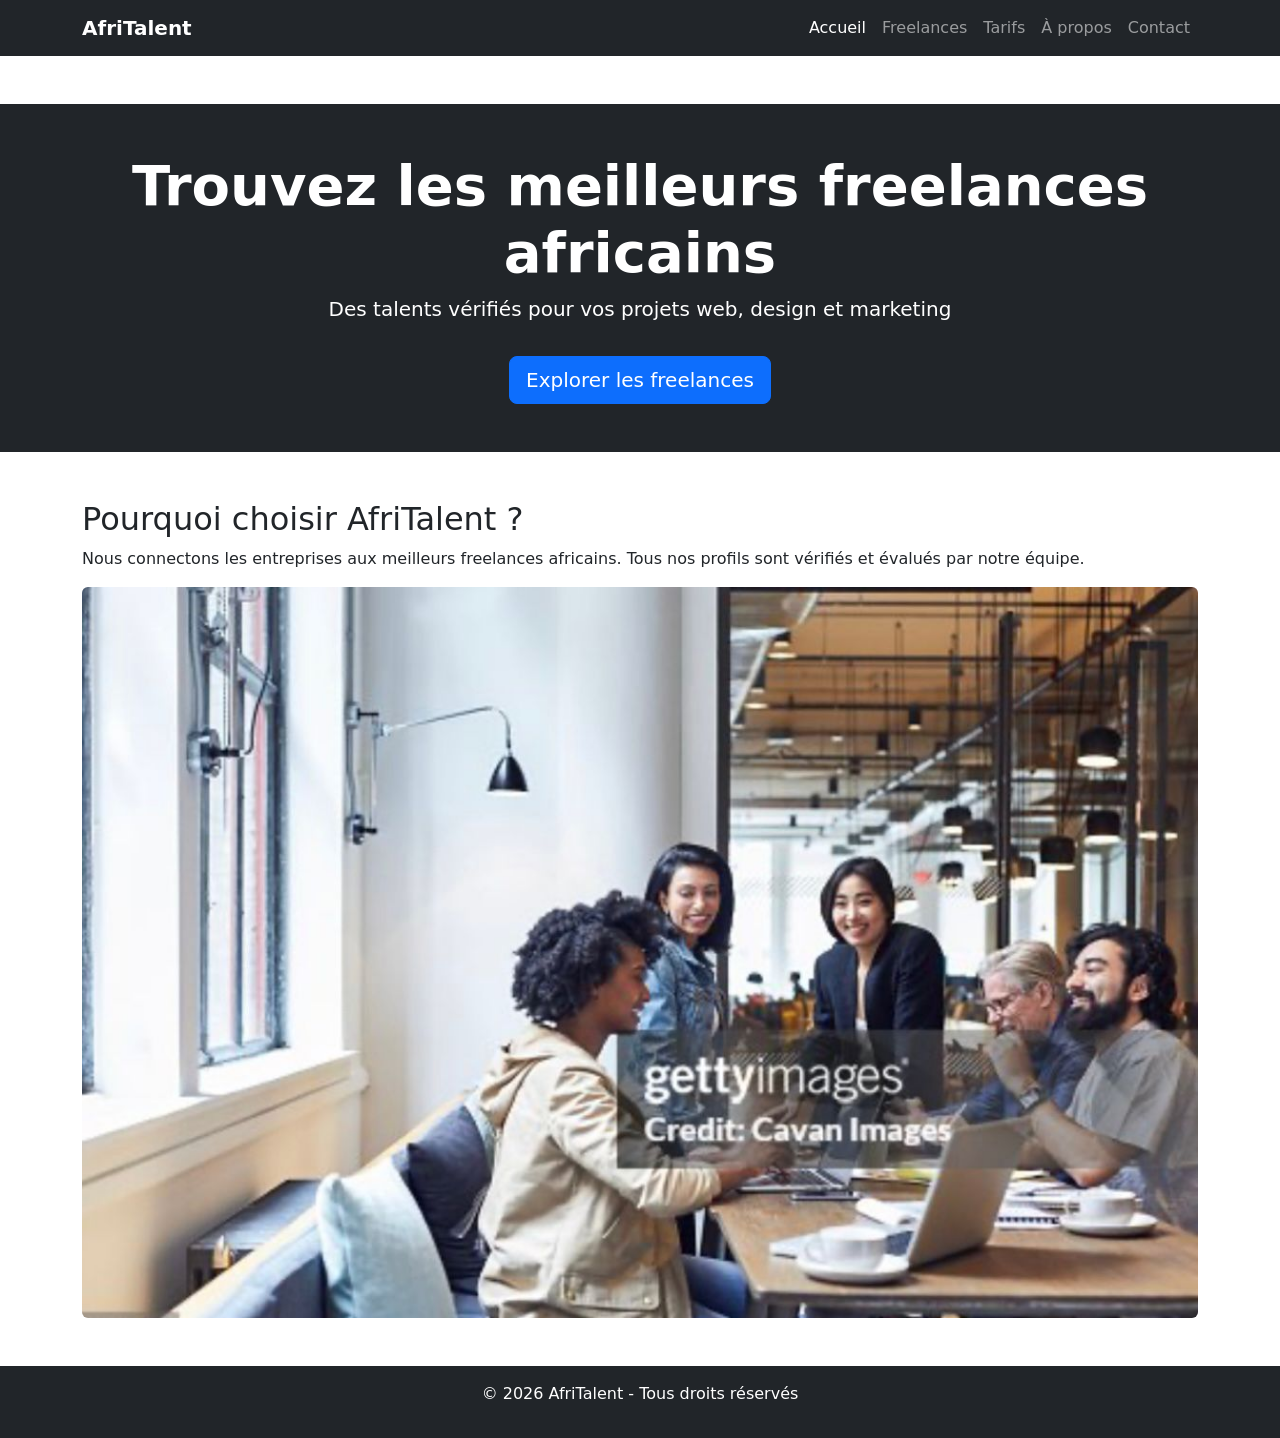
==== index.html @ edd1f279 "COMMIT 2 : HTML 1 structure complète des 5 pages avec sections et contenu texte" ====
<!DOCTYPE html>
<html lang="fr">
<head>
  <meta charset="UTF-8">
  <meta name="viewport" content="width=device-width, initial-scale=1.0">
  <title>AfriTalent - Accueil</title>
  <link href="https://cdn.jsdelivr.net/npm/bootstrap@5.3.3/dist/css/bootstrap.min.css" rel="stylesheet">
  <link rel="stylesheet" href="css/style.css">
</head>
<body>
  <!-- Navbar -->
  <nav class="navbar navbar-expand-lg navbar-dark bg-dark">
    <div class="container">
      <a class="navbar-brand fw-bold" href="index.html">AfriTalent</a>
      <button class="navbar-toggler" type="button" data-bs-toggle="collapse" data-bs-target="#navbarNav">
        <span class="navbar-toggler-icon"></span>
      </button>
      <div class="collapse navbar-collapse" id="navbarNav">
        <ul class="navbar-nav ms-auto">
          <li class="nav-item"><a class="nav-link active" href="index.html">Accueil</a></li>
          <li class="nav-item"><a class="nav-link" href="freelances.html">Freelances</a></li>
          <li class="nav-item"><a class="nav-link" href="tarifs.html">Tarifs</a></li>
          <li class="nav-item"><a class="nav-link" href="about.html">À propos</a></li>
          <li class="nav-item"><a class="nav-link" href="contact.html">Contact</a></li>
        </ul>
      </div>
    </div>
  </nav>

  <!-- Section hero-->
  <header class="bg-dark text-white text-center py-5 mt-5">
    <div class="container">
      <h1 class="display-4 fw-bold">Trouvez les meilleurs freelances africains</h1>
      <p class="lead">Des talents vérifiés pour vos projets web, design et marketing</p>
      <a href="freelances.html" class="btn btn-primary btn-lg mt-3">Explorer les freelances</a>
    </div>
  </header>
<main class="container my-5">
    <section>
      <h2>Pourquoi choisir AfriTalent ?</h2>
      <p>Nous connectons les entreprises aux meilleurs freelances africains. Tous nos profils sont vérifiés et évalués par notre équipe.</p>
      <img src="Images/hero.jpeg" alt="Freelances africains" class="img-fluid rounded">
    </section>
  </main>
<footer class="bg-dark text-white text-center py-3">
    <p>© 2026 AfriTalent - Tous droits réservés</p>
  </footer>
  <script src="https://cdn.jsdelivr.net/npm/bootstrap@5.3.3/dist/js/bootstrap.bundle.min.js"></script>
  <script src="js/script.js"></script>
</body>
</html>
---- css/style.css ----
/* Reset de base pour le commit 1 */
body {
  margin: 0;
  padding: 0;
  font-family: system-ui, -apple-system, sans-serif;
}
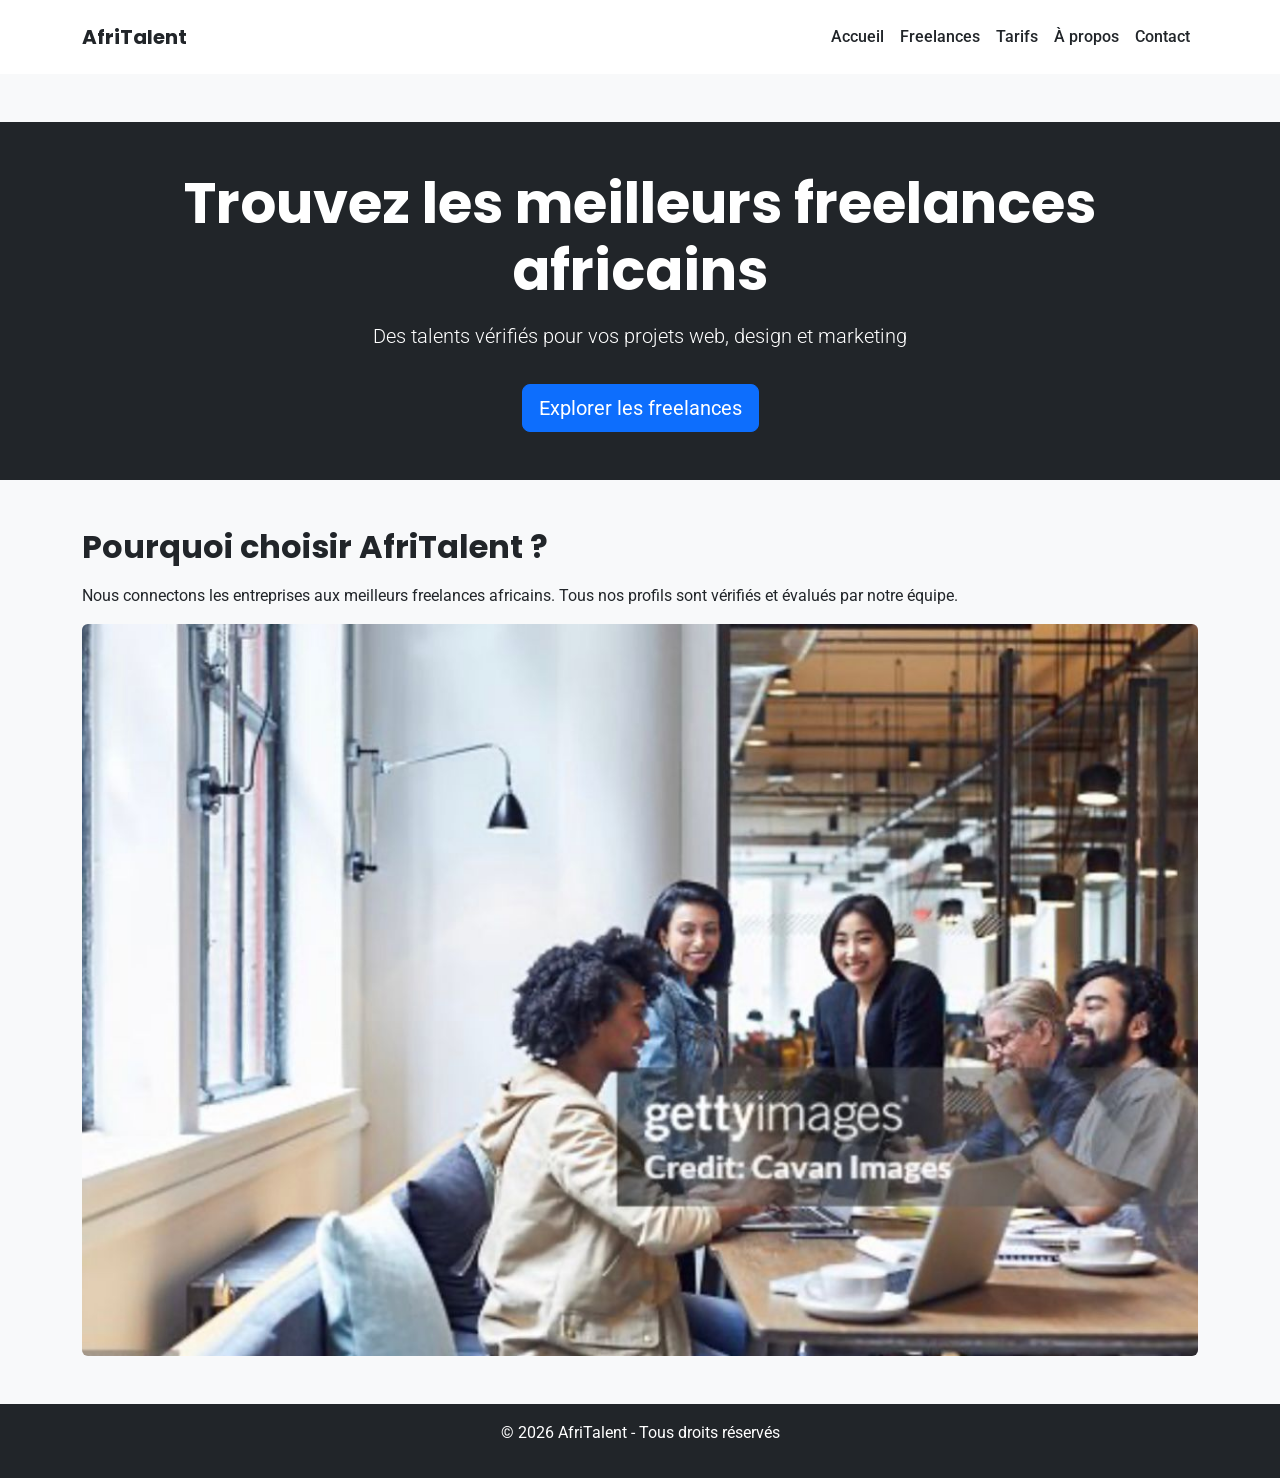
==== commit e9852bc9: "CSS : variables, typographie, layout général et styles de base" ====
--- a/index.html
+++ b/index.html
@@ -4,6 +4,10 @@
   <meta charset="UTF-8">
   <meta name="viewport" content="width=device-width, initial-scale=1.0">
   <title>AfriTalent - Accueil</title>
+    <!-- Google Fonts Poppins + Roboto -->
+<link rel="preconnect" href="https://fonts.googleapis.com">
+<link rel="preconnect" href="https://fonts.gstatic.com" crossorigin>
+<link href="https://fonts.googleapis.com/css2?family=Poppins:wght@600;700&family=Roboto:wght@400;500&display=swap" rel="stylesheet">
   <link href="https://cdn.jsdelivr.net/npm/bootstrap@5.3.3/dist/css/bootstrap.min.css" rel="stylesheet">
   <link rel="stylesheet" href="css/style.css">
 </head>
--- a/css/style.css
+++ b/css/style.css
@@ -1,6 +1,63 @@
-/* Reset de base pour le commit 1 */
-body {
+/*Variables CSS */
+:root {
+  --couleur-primaire: #2A9D8F;
+  --couleur-secondaire: #E76F51;
+  --couleur-fond: #F8F9FA;
+  --couleur-texte: #212529;
+  --couleur-blanc: #FFFFFF;
+  
+  --police-titre: 'Poppins', sans-serif;
+  --police-texte: 'Roboto', sans-serif;
+  
+  --espacement-sm: 0.5rem;
+  --espacement-md: 1rem;
+  --espacement-lg: 2rem;
+}
+
+/*Reset CSS */
+* {
   margin: 0;
   padding: 0;
-  font-family: system-ui, -apple-system, sans-serif;
+  box-sizing: border-box;
+}
+
+/* Styles de base */
+body {
+  font-family: var(--police-texte);
+  font-size: 16px;
+  color: var(--couleur-texte);
+  background-color: var(--couleur-fond);
+  line-height: 1.6;
+}
+
+h1, h2, h3, h4, h5, h6 {
+  font-family: var(--police-titre);
+  font-weight: 700;
+  margin-bottom: var(--espacement-md);
+}
+
+a {
+  text-decoration: none;
+  color: var(--couleur-primaire);
+}
+
+/*Navbar */
+.navbar {
+  background-color: var(--couleur-blanc) !important;
+  padding: var(--espacement-md) var(--espacement-lg);
+}
+/* Liens de la navbar */
+.navbar .nav-link {
+  color: var(--couleur-texte) !important;
+  font-weight: 500;
+}
+
+.navbar .nav-link:hover {
+  color: var(--couleur-primaire) !important;
+}
+
+.navbar-brand {
+  color: var(--couleur-texte) !important;
+  font-family: var(--police-titre);
+  font-weight: 700;
 }
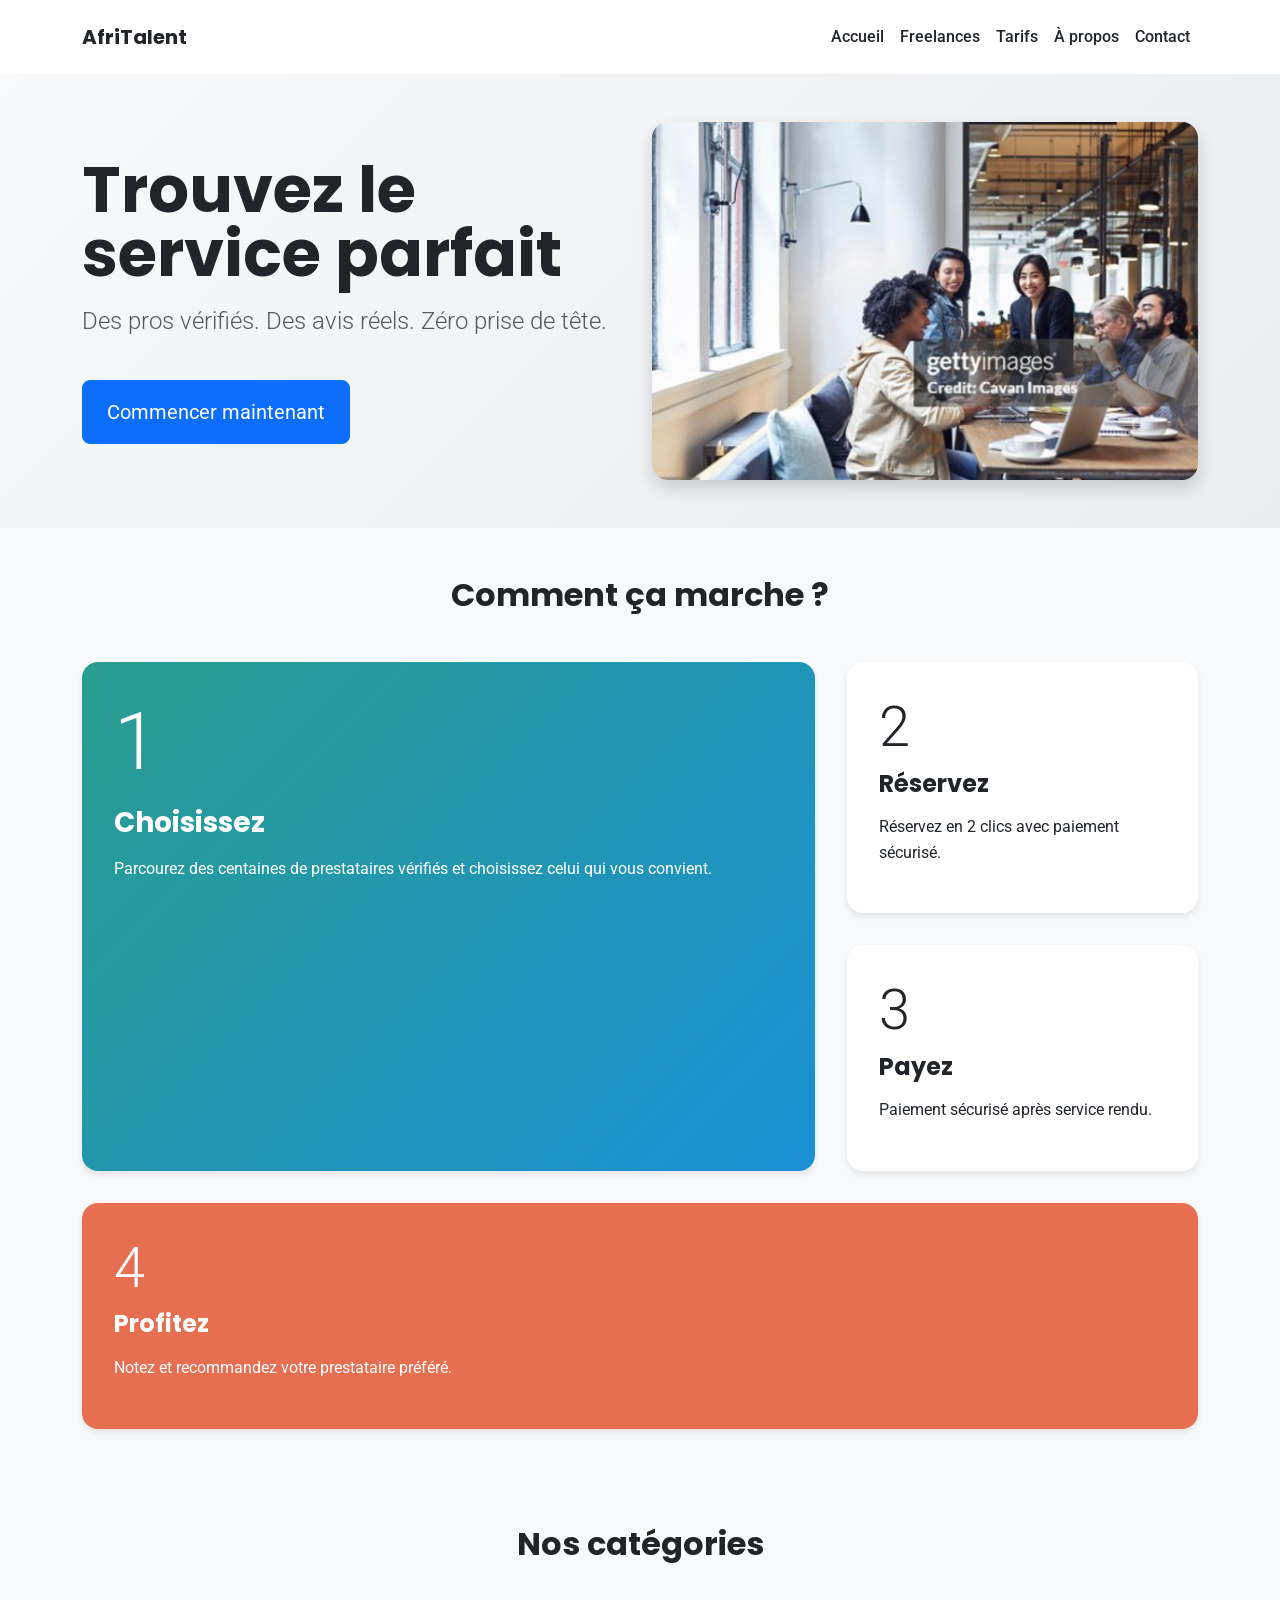
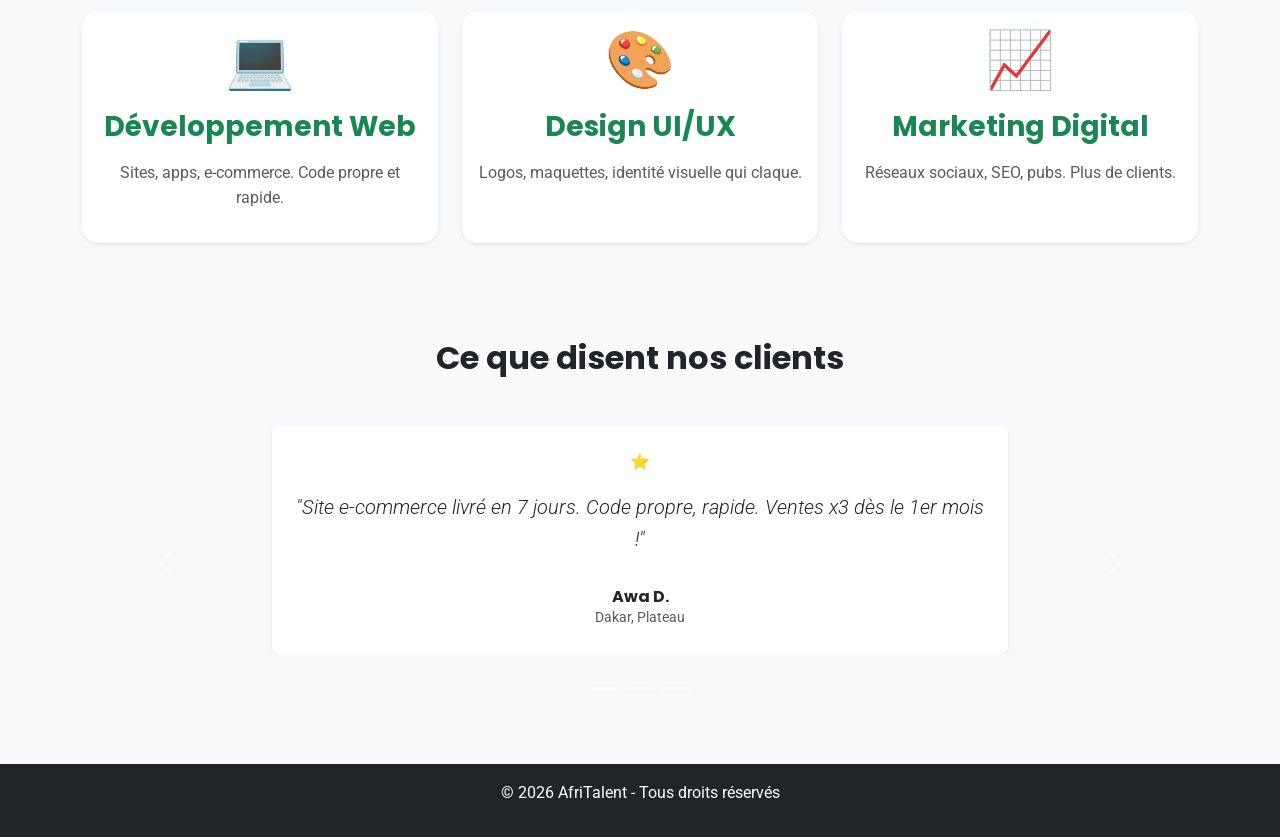
==== commit 26b385e9: "COMMIT 4 CSS : Bento Grid, sections hero et catégories, effets hover" ====
--- a/index.html
+++ b/index.html
@@ -32,6 +32,7 @@
   </nav>
 
   <!-- Section hero-->
+   <!--
   <header class="bg-dark text-white text-center py-5 mt-5">
     <div class="container">
       <h1 class="display-4 fw-bold">Trouvez les meilleurs freelances africains</h1>
@@ -46,6 +47,170 @@
       <img src="Images/hero.jpeg" alt="Freelances africains" class="img-fluid rounded">
     </section>
   </main>
+  -->
+  <!-- HERO ASYMETRIQUE -->
+<section class="hero-asym py-5">
+  <div class="container">
+    <div class="row align-items-center">
+      <div class="col-lg-6">
+        <h1 class="display-3 fw-bold lh-1">Trouvez le service parfait</h1>
+        <p class="lead fs-4 text-muted mt-3">Des pros vérifiés. Des avis réels. Zéro prise de tête.</p>
+        <a href="#services" class="btn btn-primary btn-lg mt-4 px-4 py-3">Commencer maintenant</a>
+      </div>
+      <div class="col-lg-6 mt-4 mt-lg-0">
+        <img src="Images/hero.jpeg" class="img-fluid rounded-4 shadow" alt="Service pro">
+      </div>
+    </div>
+  </div>
+</section>
+
+<!-- BENTO GRID -->
+<section class="how-it-works py-5">
+ <div class="container">
+  <h2 class="text-center mb-5" style="font-family: var(--police-titre);">Comment ça marche ?</h2>
+  <div class="bento-grid">
+    
+    <div class="bento-item bento-large">
+      <div class="display-1 mb-3">1</div>
+      <h3>Choisissez</h3>
+      <p>Parcourez des centaines de prestataires vérifiés et choisissez celui qui vous convient.</p>
+    </div>
+
+    <div class="bento-item">
+      <div class="display-4 mb-2">2</div>
+      <h4>Réservez</h4>
+      <p>Réservez en 2 clics avec paiement sécurisé.</p>
+    </div>
+
+    <div class="bento-item">
+      <div class="display-4 mb-2">3</div>
+      <h4>Payez</h4>
+      <p>Paiement sécurisé après service rendu.</p>
+    </div>
+
+    <div class="bento-item bento-wide">
+      <div class="display-4 mb-2">4</div>
+      <h4>Profitez</h4>
+      <p>Notez et recommandez votre prestataire préféré.</p>
+    </div>
+
+  </div>
+</div>
+</section>
+
+<!-- CATEGORIES -->
+<section id="services" class="categories py-5 bg-light">
+ <div class="container">
+  <h2 class="text-center mb-5" style="font-family: var(--police-titre);">Nos catégories</h2>
+  <div class="row g-4">
+    
+    <div class="col-md-4">
+  <div class="card border-0 shadow-sm h-100 category-card text-center">
+    <div class="card-body">
+      <div class="display-4 mb-3">💻</div>
+      <h3 class="text-success">Développement Web</h3>
+      <p class="text-muted">Sites, apps, e-commerce. Code propre et rapide.</p>
+    </div>
+  </div>
+</div>
+
+    <div class="col-md-4">
+  <div class="card border-0 shadow-sm h-100 category-card text-center">
+    <div class="card-body">
+      <div class="display-4 mb-3">🎨</div>
+      <h3 class="text-success">Design UI/UX</h3>
+      <p class="text-muted">Logos, maquettes, identité visuelle qui claque.</p>
+    </div>
+  </div>
+</div>
+
+  <div class="col-md-4">
+  <div class="card border-0 shadow-sm h-100 category-card text-center">
+      <div class="card-body">
+      <div class="display-4 mb-3">📈</div>
+      <h3 class="text-success">Marketing Digital</h3>
+      <p class="text-muted">Réseaux sociaux, SEO, pubs. Plus de clients.</p>
+    </div>
+  </div>
+</div>
+
+  </div>
+</div>
+</section>
+
+<!-- TEMOIGNAGES -->
+<section class="testimonials py-5">
+ <div class="container">
+  <h2 class="text-center mb-5" style="font-family: var(--police-titre);">Ce que disent nos clients</h2>
+  
+  <div id="carouselTemoignages" class="carousel slide" data-bs-ride="carousel">
+    
+    <div class="carousel-inner">
+      
+      <!-- Témoignage 1 -->
+      <div class="carousel-item active">
+        <div class="row justify-content-center">
+          <div class="col-md-8 text-center">
+            <div class="card border-0 shadow-sm p-4">
+              <div class="mb-3">⭐</div>
+              <p class="lead fst-italic">"Site e-commerce livré en 7 jours. Code propre, rapide. Ventes x3 dès le 1er mois !"</p>
+              <h6 class="mt-3 mb-0">Awa D.</h6>
+              <small class="text-muted">Dakar, Plateau</small>
+            </div>
+          </div>
+        </div>
+      </div>
+
+      <!-- Témoignage 2 -->
+      <div class="carousel-item">
+        <div class="row justify-content-center">
+          <div class="col-md-8 text-center">
+            <div class="card border-0 shadow-sm p-4">
+              <div class="mb-3">⭐</div>
+              <p class="lead fst-italic">"Logo + maquettes pro. Mon identité visuelle claque maintenant. Clients conquis !"</p>
+              <h6 class="mt-3 mb-0">Moussa K.</h6>
+              <small class="text-muted">Thiès, Startup Tech</small>
+            </div>
+          </div>
+        </div>
+      </div>
+
+      <!-- Témoignage 3 -->
+      <div class="carousel-item">
+        <div class="row justify-content-center">
+          <div class="col-md-8 text-center">
+            <div class="card border-0 shadow-sm p-4">
+              <div class="mb-3">⭐</div>
+              <p class="lead fst-italic">"Campagne Facebook qui a cartonné. 200 leads en 2 semaines. ROI direct."</p>
+              <h6 class="mt-3 mb-0">Fatou S.</h6>
+              <small class="text-muted">Saly</small>
+            </div>
+          </div>
+        </div>
+      </div>
+
+    </div>
+
+    <!-- Boutons précédent/suivant -->
+    <button class="carousel-control-prev" type="button" data-bs-target="#carouselTemoignages" data-bs-slide="prev">
+      <span class="carousel-control-prev-icon" aria-hidden="true"></span>
+      <span class="visually-hidden">Précédent</span>
+    </button>
+    <button class="carousel-control-next" type="button" data-bs-target="#carouselTemoignages" data-bs-slide="next">
+      <span class="carousel-control-next-icon" aria-hidden="true"></span>
+      <span class="visually-hidden">Suivant</span>
+    </button>
+
+    <!-- Petits points en bas -->
+    <div class="carousel-indicators mt-4 position-relative">
+      <button type="button" data-bs-target="#carouselTemoignages" data-bs-slide-to="0" class="active" aria-current="true"></button>
+      <button type="button" data-bs-target="#carouselTemoignages" data-bs-slide-to="1"></button>
+      <button type="button" data-bs-target="#carouselTemoignages" data-bs-slide-to="2"></button>
+    </div>
+
+  </div>
+</div>
+</section>
 <footer class="bg-dark text-white text-center py-3">
     <p>© 2026 AfriTalent - Tous droits réservés</p>
   </footer>
--- a/css/style.css
+++ b/css/style.css
@@ -60,4 +60,79 @@
   color: var(--couleur-texte) !important;
   font-family: var(--police-titre);
   font-weight: 700;
+}
+
+/* Hero asymétrique */
+.hero-asym {
+  background: linear-gradient(135deg, var(--couleur-fond) 0%, #e9ecef 100%);
+  padding-top: 5rem;
+  padding-bottom: 5rem;
+}
+
+/* Bento Grid */
+.bento-grid {
+  display: grid;
+  grid-template-columns: repeat(3, 1fr);
+  gap: var(--espacement-lg);
+}
+
+.bento-item {
+  background: var(--couleur-blanc);
+  padding: 2rem;
+  border-radius: 1rem;
+  box-shadow: 0 4px 6px rgba(0,0,0,0.08);
+  transition: transform 0.3s ease, box-shadow 0.3s ease;
+  font-family: var(--police-texte);
+}
+
+.bento-item:hover {
+  transform: translateY(-8px);
+  box-shadow: 0 12px 24px rgba(0,0,0,0.12);
+}
+
+.bento-large {
+  grid-column: span 2;
+  grid-row: span 2;
+  background: linear-gradient(135deg, var(--couleur-primaire) 0%, #1a8fd4 100%);
+  color: var(--couleur-blanc);
+}
+
+.bento-large h3, .bento-large p {
+  color: var(--couleur-blanc);
+}
+
+.bento-wide {
+  grid-column: span 3;
+  background: var(--couleur-secondaire);
+  color: var(--couleur-blanc);
+}
+
+/* Mobile : 1 seule colonne */
+@media (max-width: 768px) {
+  .bento-grid {
+    grid-template-columns: 1fr;
+  }
+  .bento-large, .bento-wide {
+    grid-column: span 1;
+    grid-row: span 1;
+  }
+}
+
+/* Cartes catégories hover */
+.categories .card {
+  border: none;
+  border-radius: 1rem;
+  transition: transform 0.3s ease, box-shadow 0.3s ease;
+  cursor: pointer;
+  background: var(--couleur-blanc);
+}
+
+.categories .card:hover {
+  transform: translateY(-10px);
+  box-shadow: 0 15px 30px rgba(0,0,0,0.15);
+}
+
+.categories .card-title {
+  color: var(--couleur-primaire);
+  font-family: var(--police-titre);
 }
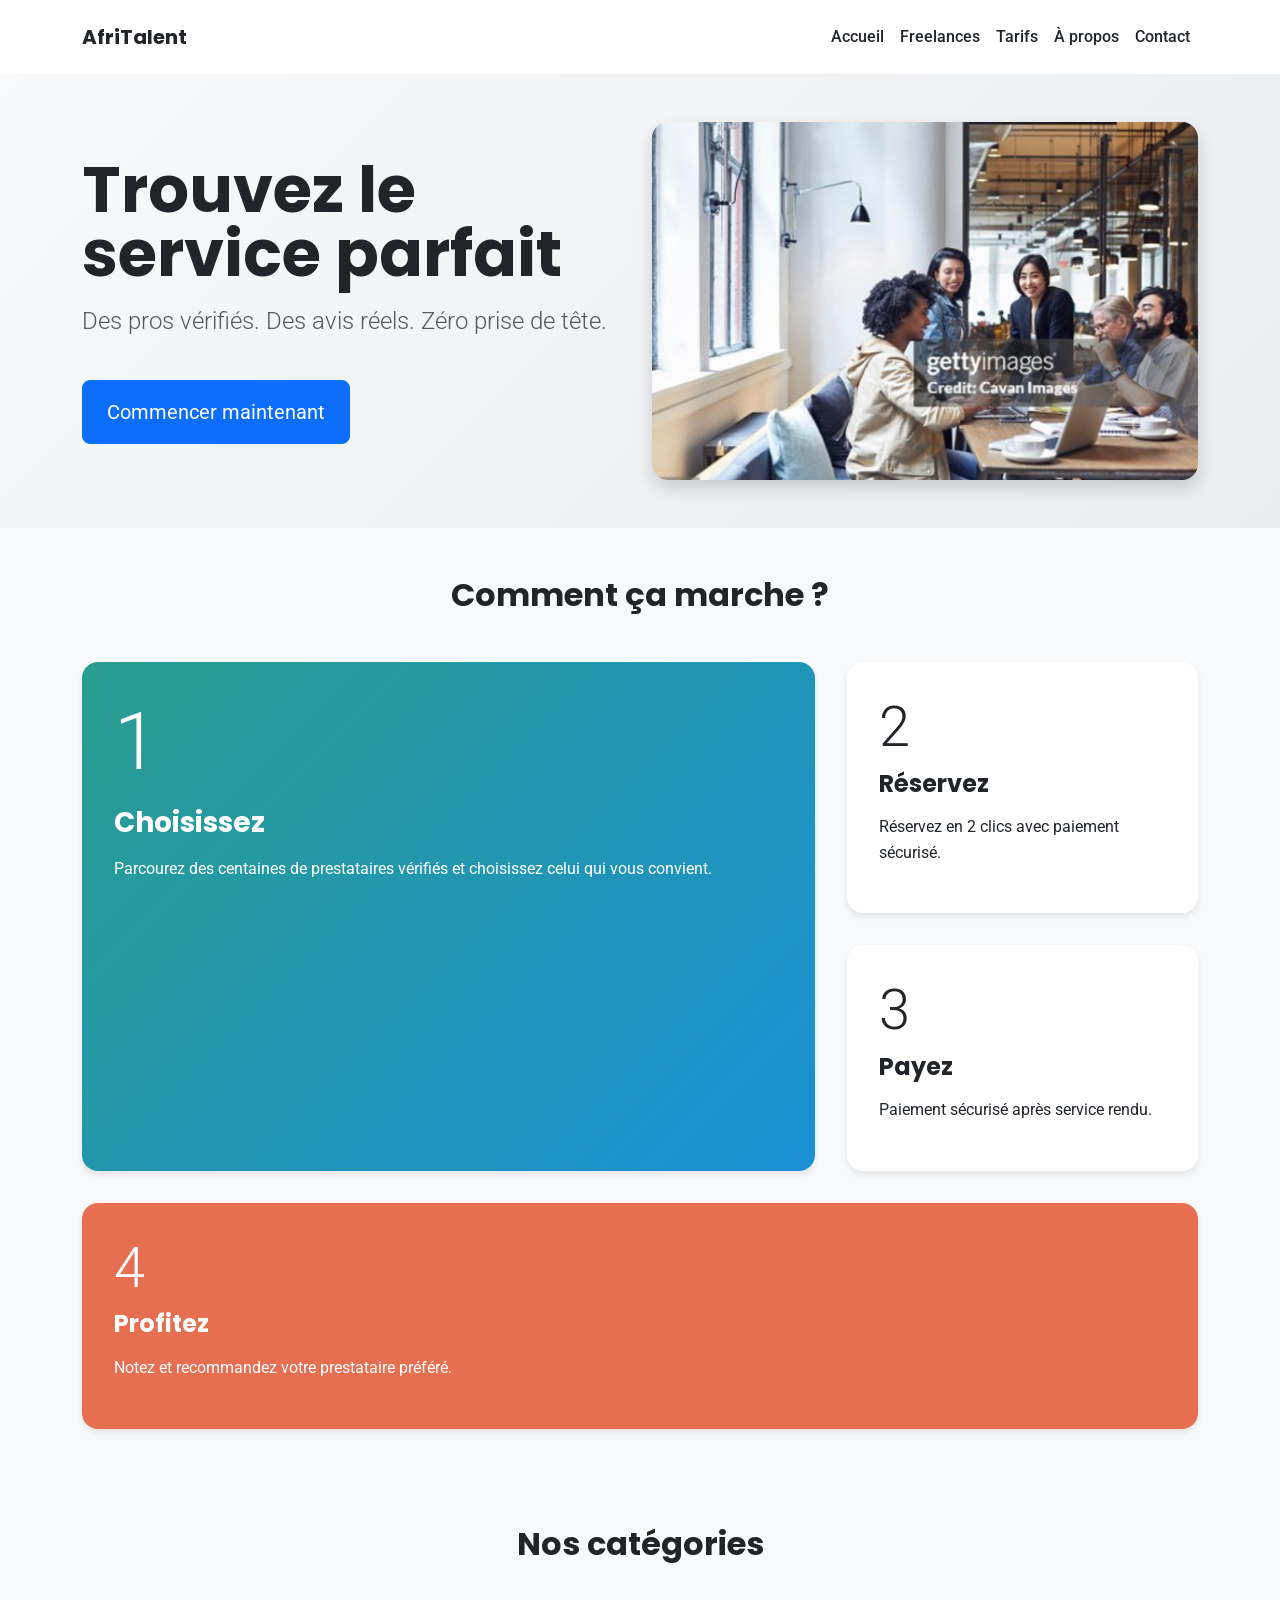
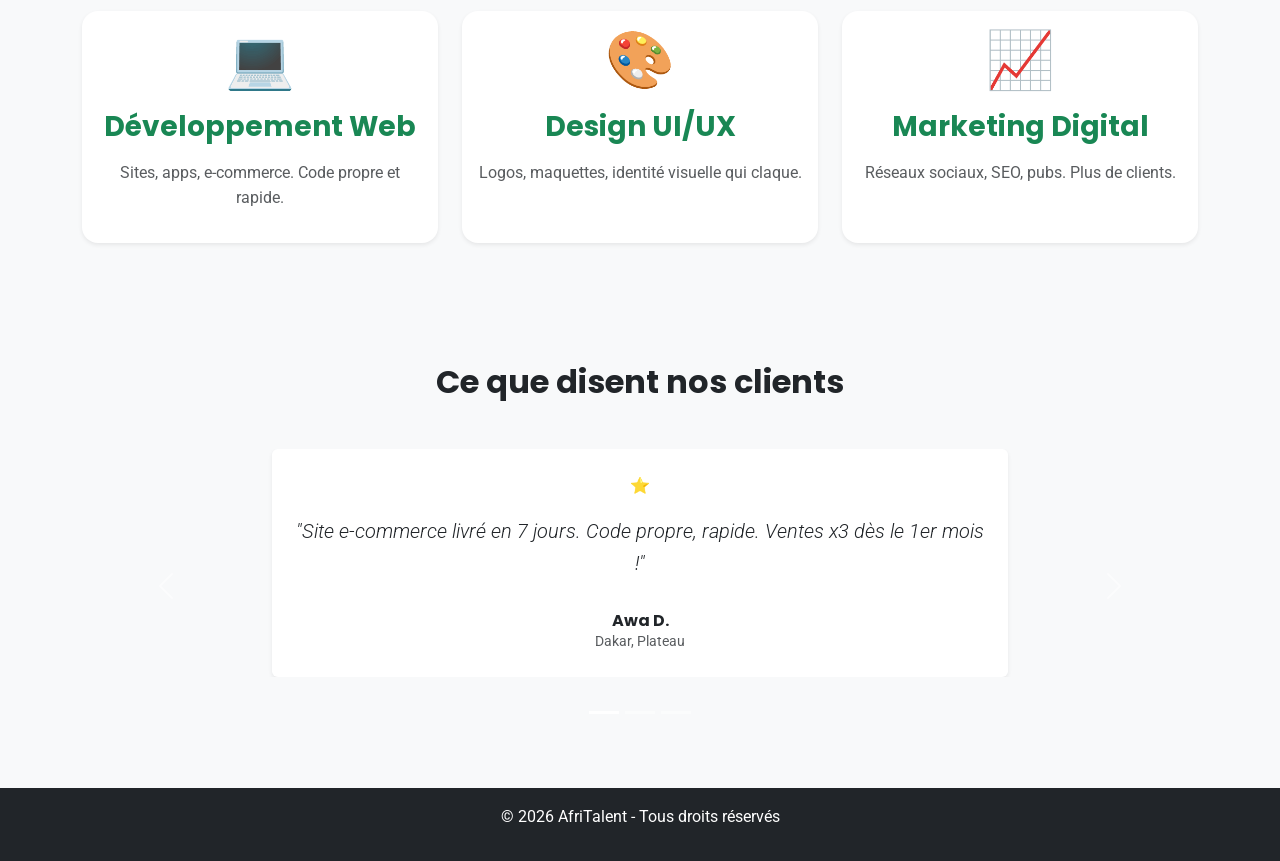
==== commit e098ed4e: "CSS : responsive design mobile et tablette, media queries" ====
--- a/index.html
+++ b/index.html
@@ -13,7 +13,7 @@
 </head>
 <body>
   <!-- Navbar -->
-  <nav class="navbar navbar-expand-lg navbar-dark bg-dark">
+  <nav class="navbar navbar-expand-lg navbar-light bg-light">
     <div class="container">
       <a class="navbar-brand fw-bold" href="index.html">AfriTalent</a>
       <button class="navbar-toggler" type="button" data-bs-toggle="collapse" data-bs-target="#navbarNav">
@@ -104,7 +104,7 @@
   <h2 class="text-center mb-5" style="font-family: var(--police-titre);">Nos catégories</h2>
   <div class="row g-4">
     
-    <div class="col-md-4">
+  <div class="col-12 col-md-6 col-lg-4 mb-4">
   <div class="card border-0 shadow-sm h-100 category-card text-center">
     <div class="card-body">
       <div class="display-4 mb-3">💻</div>
@@ -114,7 +114,7 @@
   </div>
 </div>
 
-    <div class="col-md-4">
+  <div class="col-12 col-md-6 col-lg-4 mb-4">
   <div class="card border-0 shadow-sm h-100 category-card text-center">
     <div class="card-body">
       <div class="display-4 mb-3">🎨</div>
@@ -124,7 +124,7 @@
   </div>
 </div>
 
-  <div class="col-md-4">
+  <div class="col-12 col-md-6 col-lg-4 mb-4">
   <div class="card border-0 shadow-sm h-100 category-card text-center">
       <div class="card-body">
       <div class="display-4 mb-3">📈</div>
--- a/css/style.css
+++ b/css/style.css
@@ -135,4 +135,23 @@
 .categories .card-title {
   color: var(--couleur-primaire);
   font-family: var(--police-titre);
+}
+/* Tablette 768px la bento passe 1 colonne */
+@media (max-width: 768px) {
+  .bento-grid {
+    grid-template-columns: 1fr;
+  }
+  .bento-large, .bento-wide {
+    grid-column: span 1;
+    grid-row: span 1;
+  }
+}
+
+/* Mobile 375px on réduit les tailles de texte */
+@media (max-width: 575px) {
+  .display-3, .display-4 { font-size: 2rem !important; }
+  .display-1 { font-size: 2.5rem !important; }
+  h1, h2 { font-size: 1.8rem; }
+  .category-card { padding: 1.5rem !important; }
+  .container { padding-left: 15px; padding-right: 15px; }
 }
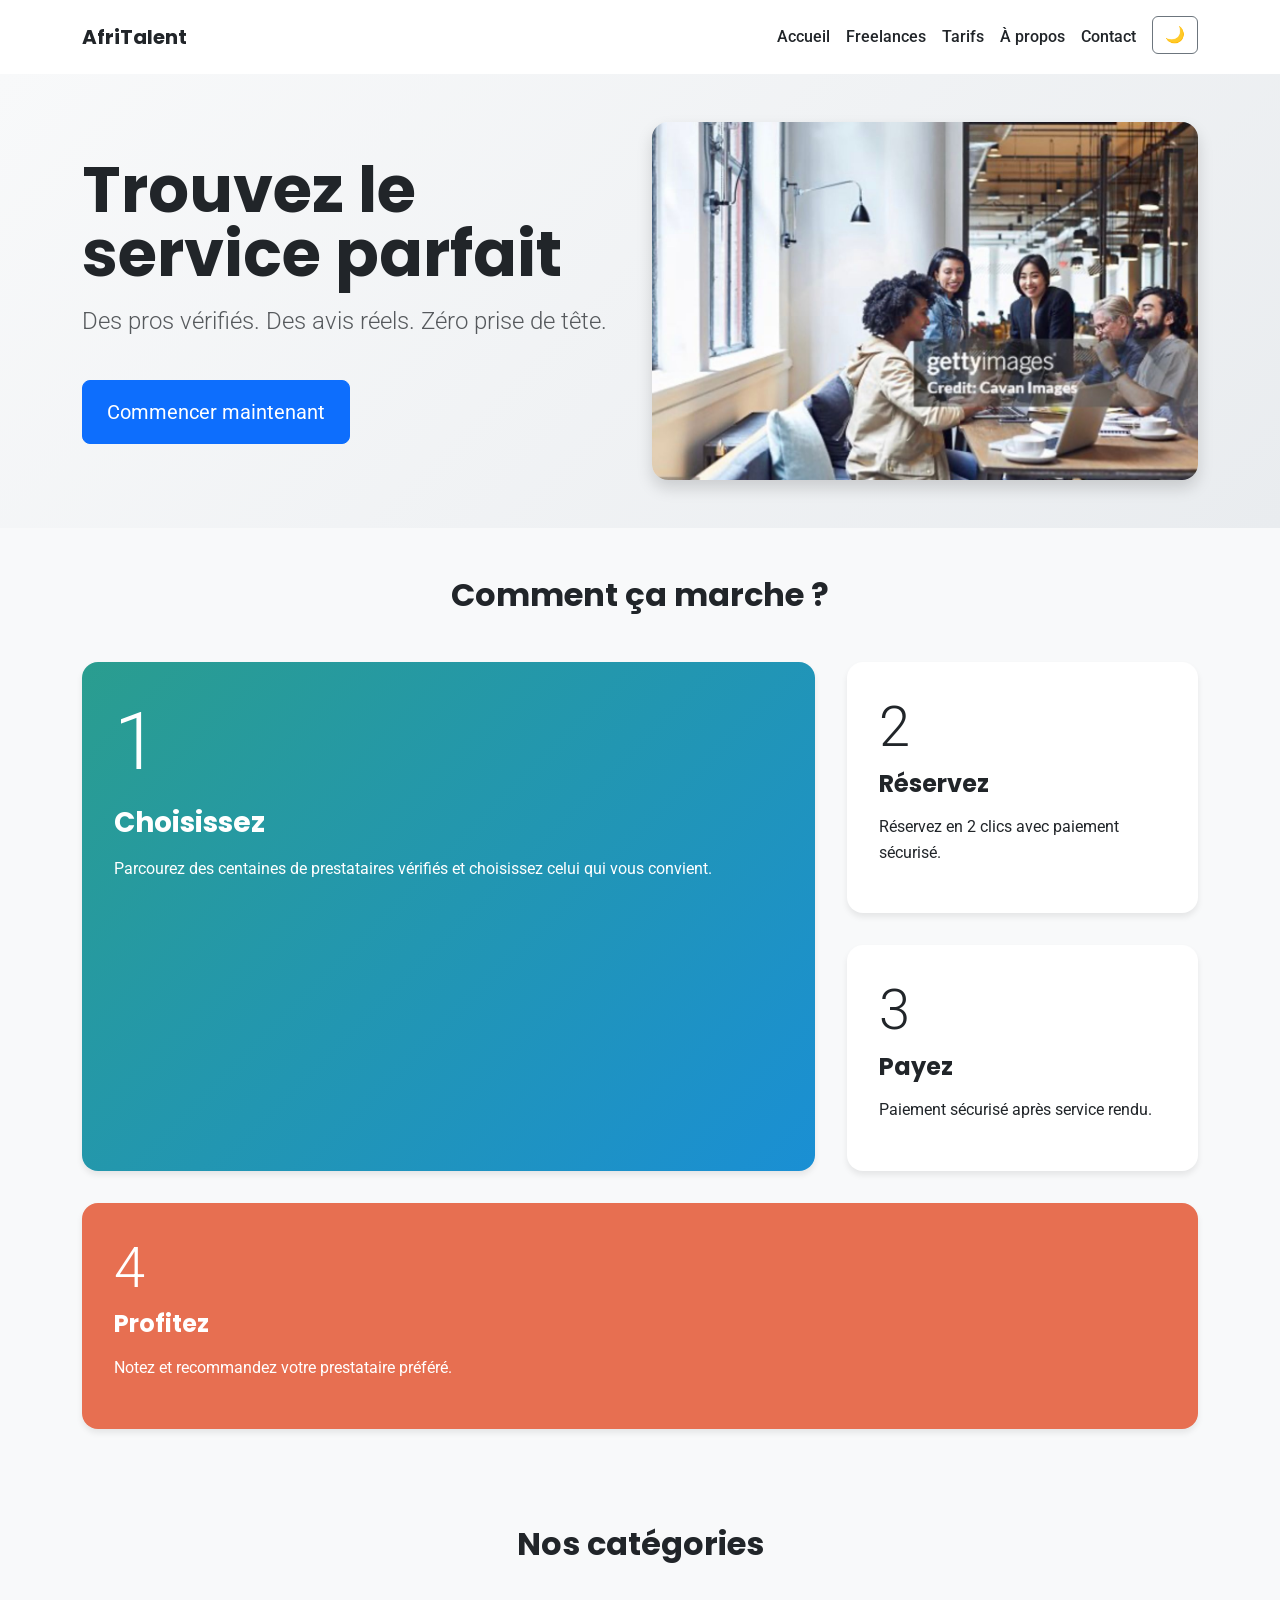
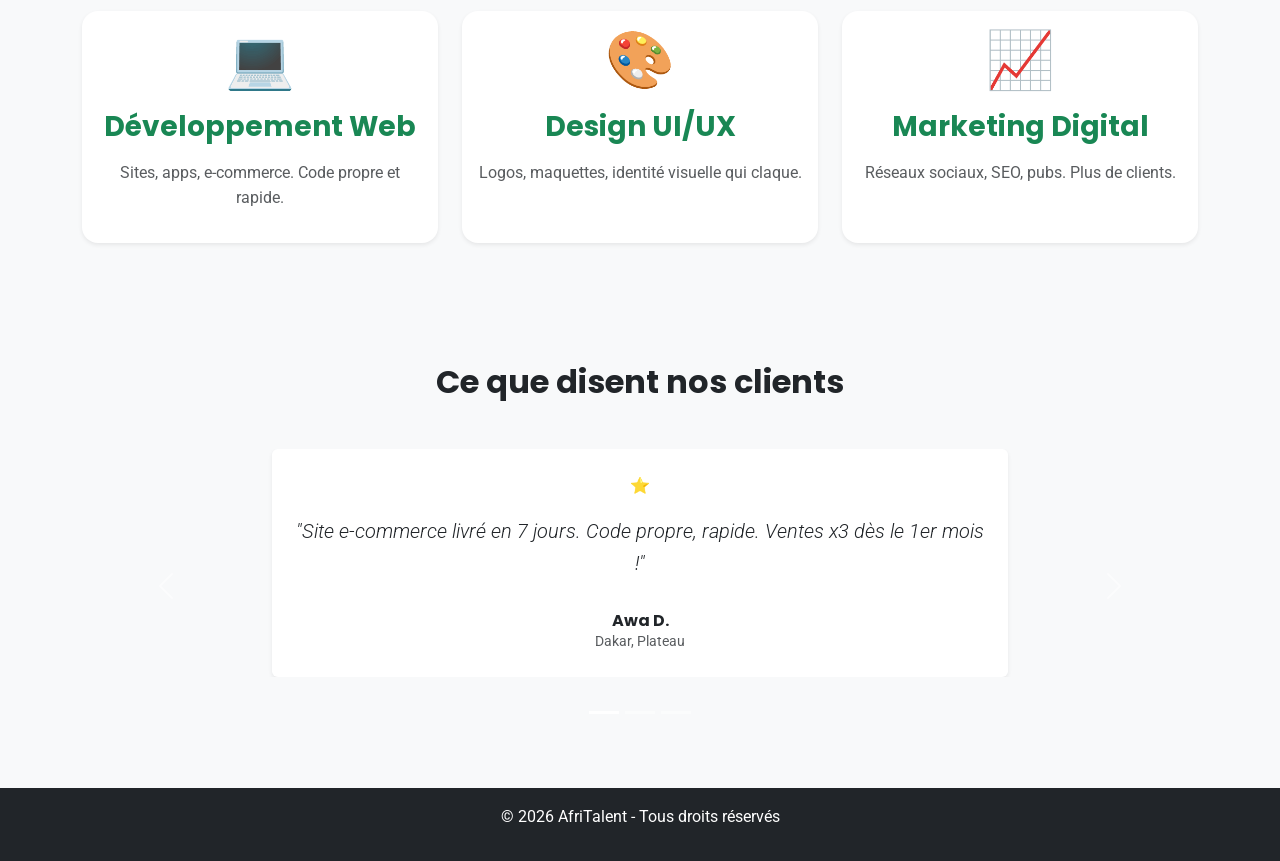
==== commit 916533c4: "COMMIT 6 JS : dark mode avec localStorage, navbar dynamique au scroll" ====
--- a/index.html
+++ b/index.html
@@ -26,9 +26,11 @@
           <li class="nav-item"><a class="nav-link" href="tarifs.html">Tarifs</a></li>
           <li class="nav-item"><a class="nav-link" href="about.html">À propos</a></li>
           <li class="nav-item"><a class="nav-link" href="contact.html">Contact</a></li>
+          <li class="nav-item"><button id="theme-toggle" class="btn btn-outline-secondary ms-2" type="button">🌙</button>
+          </li>
         </ul>
-      </div>
-    </div>
+        </div>
+      </div>
   </nav>
 
   <!-- Section hero-->
@@ -214,7 +216,8 @@
 <footer class="bg-dark text-white text-center py-3">
     <p>© 2026 AfriTalent - Tous droits réservés</p>
   </footer>
+  <button id="back-to-top" type="button">↑</button>
   <script src="https://cdn.jsdelivr.net/npm/bootstrap@5.3.3/dist/js/bootstrap.bundle.min.js"></script>
-  <script src="js/script.js"></script>
+  <script src="js/main.js"></script>
 </body>
 </html>
--- a/css/style.css
+++ b/css/style.css
@@ -12,6 +12,16 @@
   --espacement-sm: 0.5rem;
   --espacement-md: 1rem;
   --espacement-lg: 2rem;
+}
+[data-theme="dark"] {
+  --couleur-fond: #121212;
+  --couleur-texte: #ffffff;
+  --couleur-primaire: #bb86fc;
+}
+body {
+  background-color: var(--couleur-fond);
+  color: var(--couleur-texte);
+  transition: 0.3s ease;
 }
 
 /*Reset CSS */
@@ -154,4 +164,16 @@
   h1, h2 { font-size: 1.8rem; }
   .category-card { padding: 1.5rem !important; }
   .container { padding-left: 15px; padding-right: 15px; }
-}+}
+/* Bouton remonter */
+#back-to-top {
+  position: fixed;
+  bottom: 20px;
+  right: 20px;
+  display: none;
+  z-index: 999;
+}
+/* Transition fluide pour la navbar */
+.navbar {
+  transition: box-shadow 0.3s ease-in-out !important;
+}
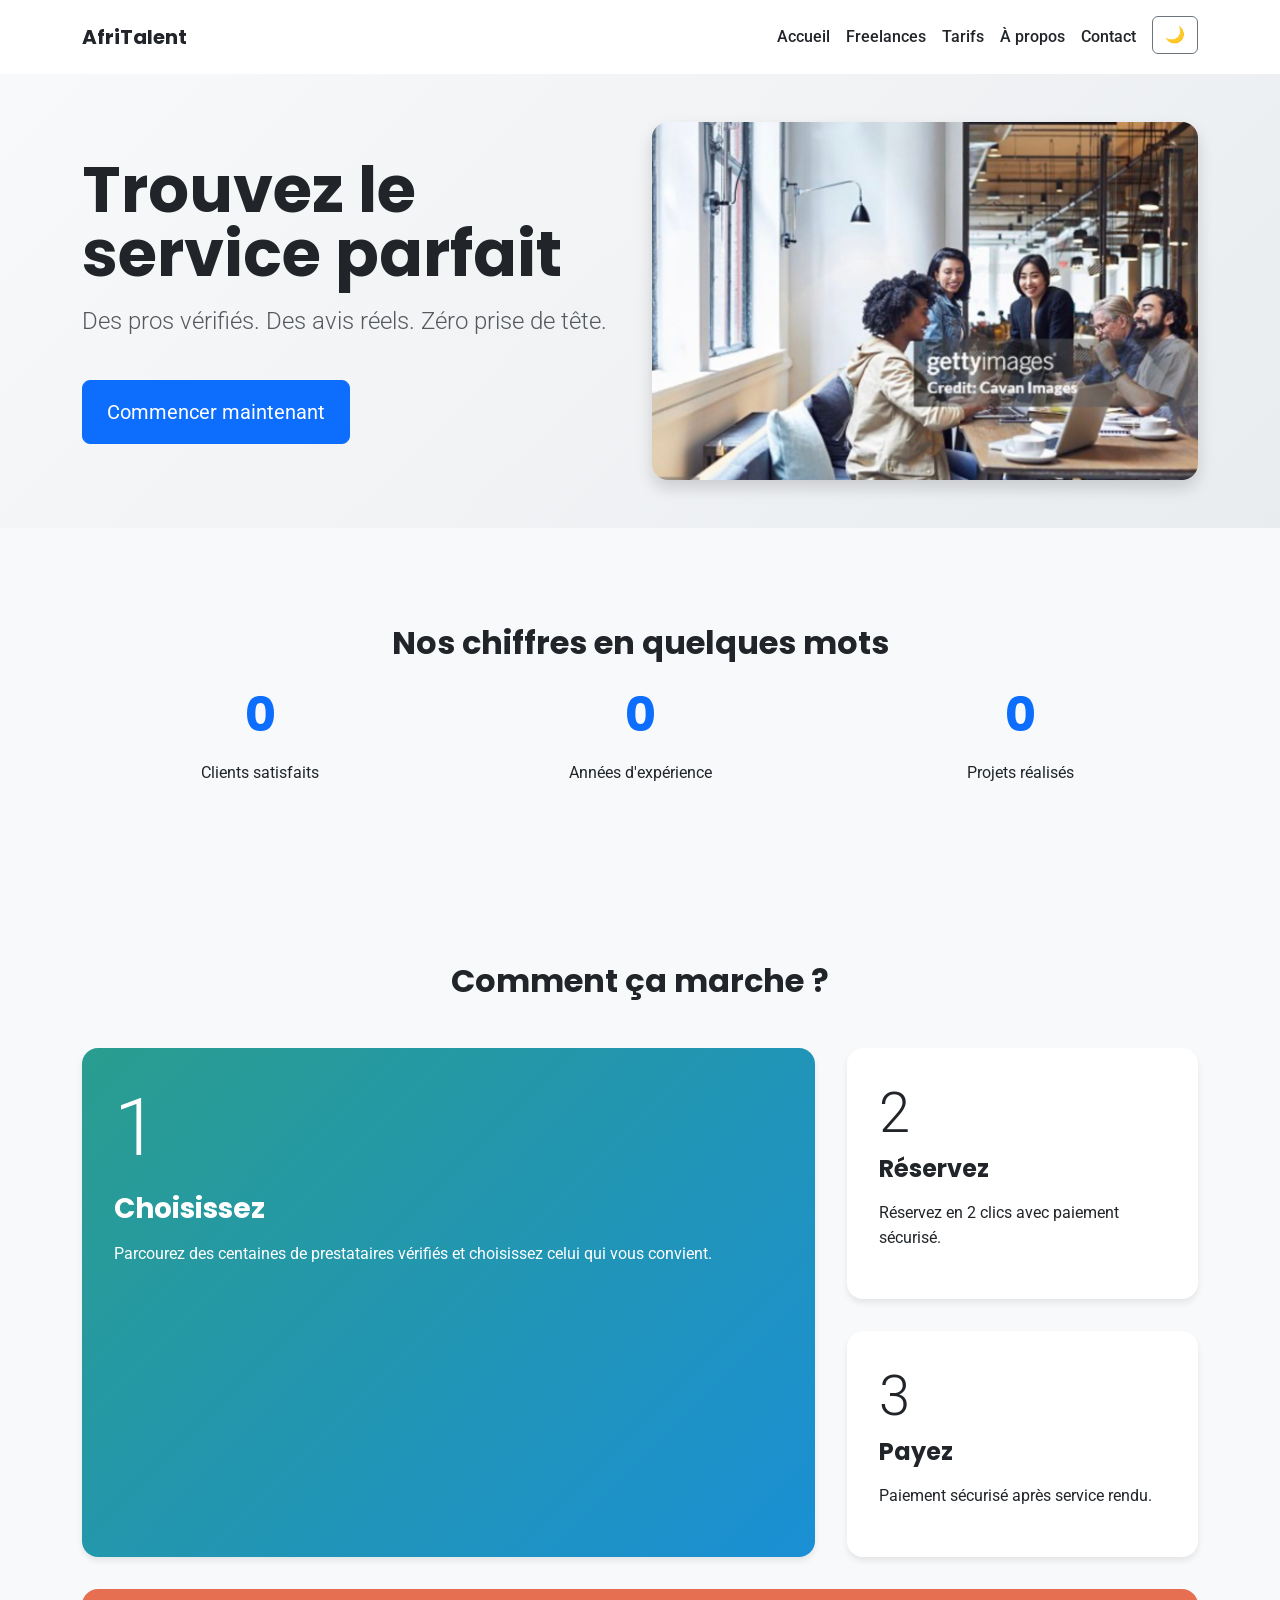
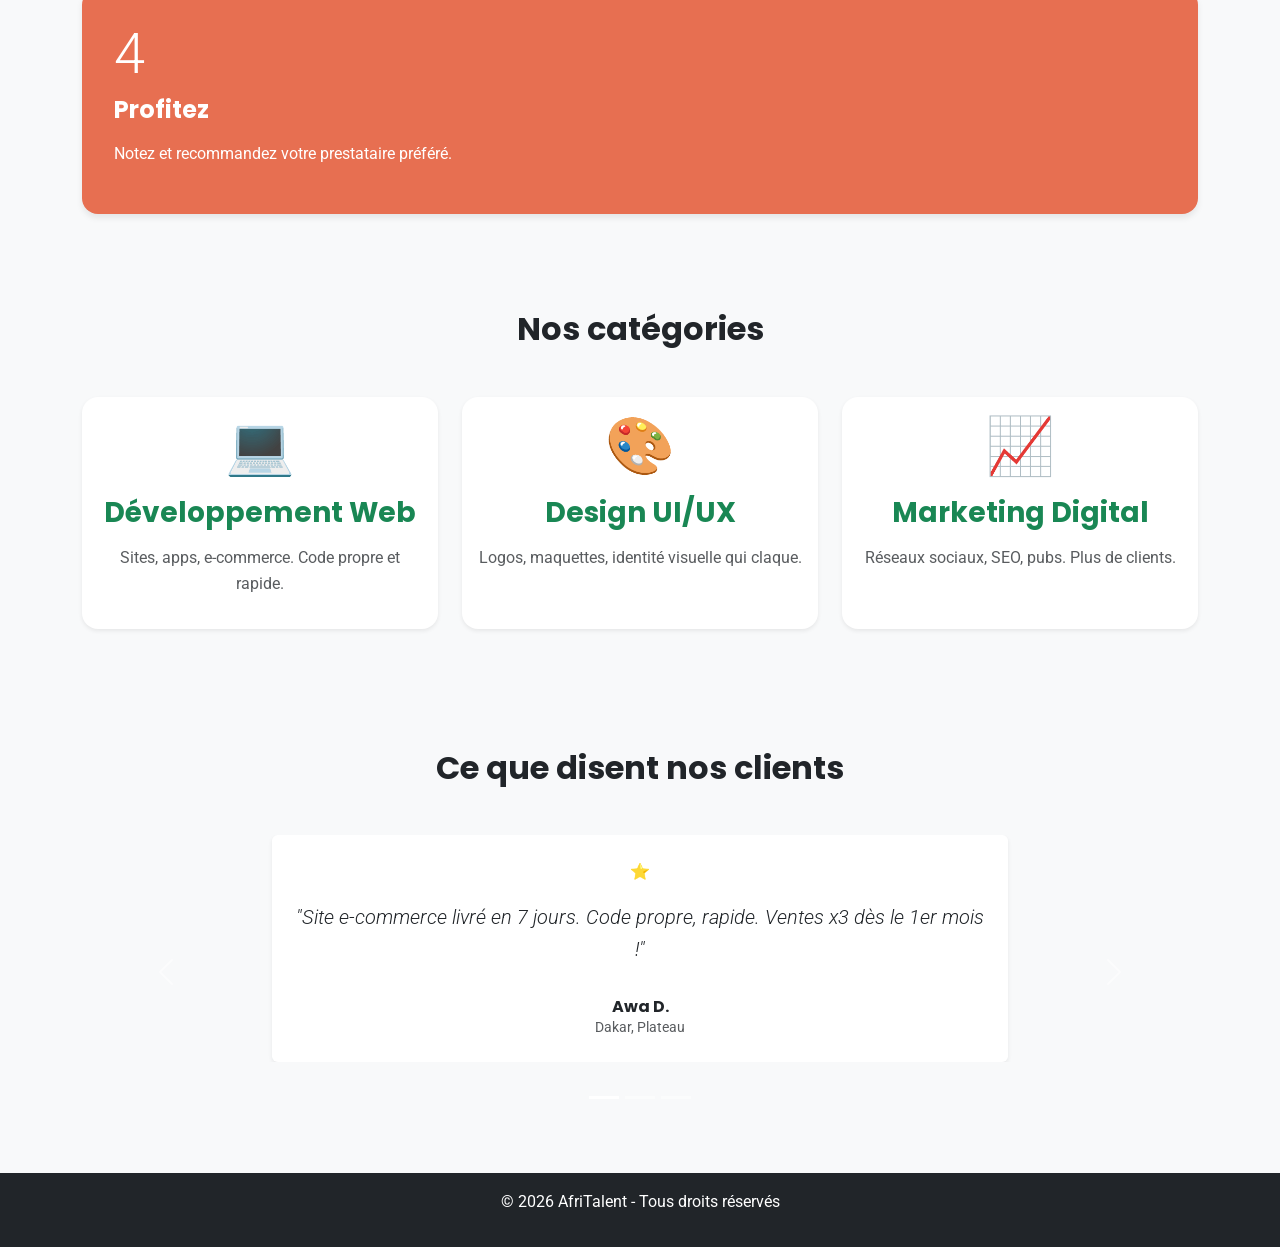
==== commit 6e7e8533: "COMMIT 7 JS : compteurs animés au scroll et animations fade-in des sections" ====
--- a/index.html
+++ b/index.html
@@ -65,6 +65,26 @@
     </div>
   </div>
 </section>
+<!-- STATS COUNTERS COMMIT 7 -->
+<section class="stats-section text-center my-5 py-5 bg-light">
+  <div class="container">
+    <h2 class="mb-4">Nos chiffres en quelques mots</h2>
+    <div class="row">
+      <div class="col-md-4 mb-3">
+        <h2 class="counter" data-target="150">0</h2>
+        <p>Clients satisfaits</p>
+      </div>
+      <div class="col-md-4 mb-3">
+        <h2 class="counter" data-target="5">0</h2>
+        <p>Années d'expérience</p>
+      </div>
+      <div class="col-md-4 mb-3">
+        <h2 class="counter" data-target="50">0</h2>
+        <p>Projets réalisés</p>
+      </div>
+    </div>
+  </div>
+</section>
 
 <!-- BENTO GRID -->
 <section class="how-it-works py-5">
--- a/css/style.css
+++ b/css/style.css
@@ -177,3 +177,18 @@
 .navbar {
   transition: box-shadow 0.3s ease-in-out !important;
 }
+/* COMMIT 7 - Fade-in et le compteurs */
+.stat-section{
+  opacity: 0;
+  transform: translateY(30px);
+  transition: opacity 0.8s ease, transform 0.8s ease;
+}
+.stat-section.fade-in {
+  opacity: 1;
+  transform: translateY(0);
+}
+.counter {
+  font-size: 3rem;
+  font-weight: bold;
+  color: #0d6efd;
+}
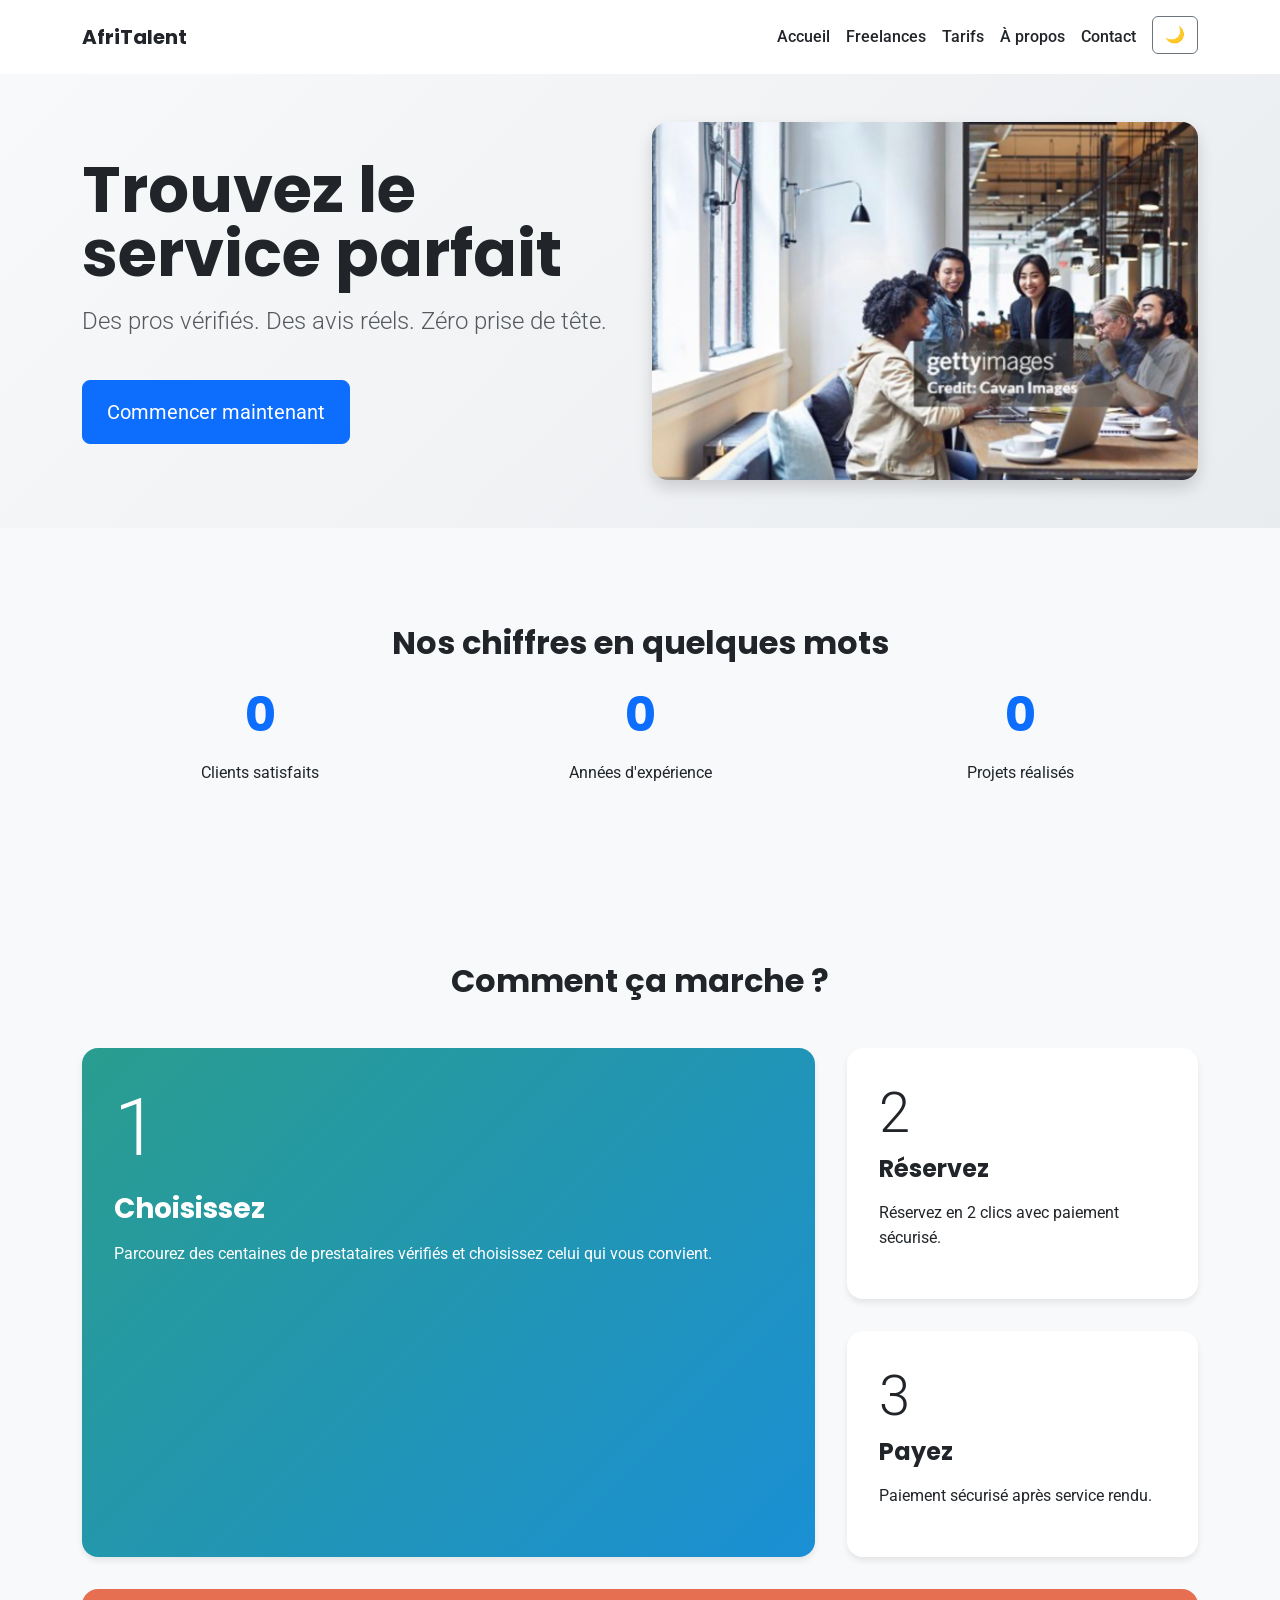
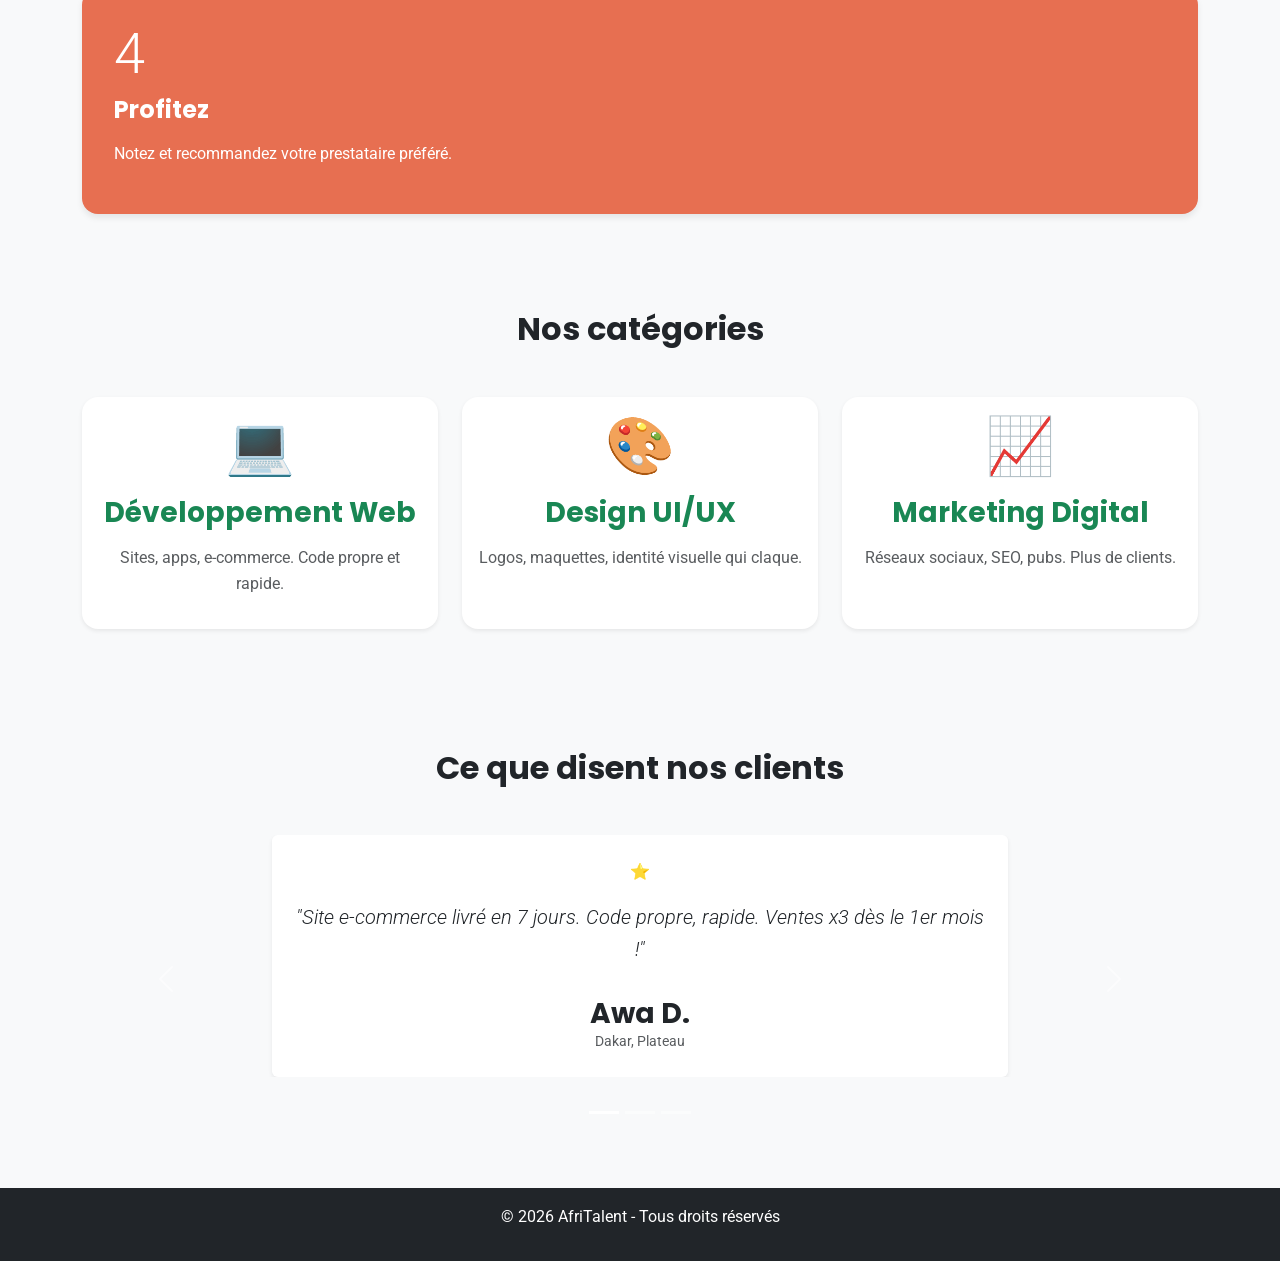
==== commit f8c37dc9: "Commit 9 Finalisation : corrections responsive, optimisation du code et commentaires" ====
--- a/index.html
+++ b/index.html
@@ -60,7 +60,7 @@
         <a href="#services" class="btn btn-primary btn-lg mt-4 px-4 py-3">Commencer maintenant</a>
       </div>
       <div class="col-lg-6 mt-4 mt-lg-0">
-        <img src="Images/hero.jpeg" class="img-fluid rounded-4 shadow" alt="Service pro">
+        <img src="Images/hero.jpeg" class="img-fluid rounded-4 shadow" alt="Équipe diversifiée de freelances qui collabore autour d'un ordinateur dans un bureau lumineux">
       </div>
     </div>
   </div>
@@ -176,7 +176,7 @@
             <div class="card border-0 shadow-sm p-4">
               <div class="mb-3">⭐</div>
               <p class="lead fst-italic">"Site e-commerce livré en 7 jours. Code propre, rapide. Ventes x3 dès le 1er mois !"</p>
-              <h6 class="mt-3 mb-0">Awa D.</h6>
+              <h3 class="mt-3 mb-0">Awa D.</h3>
               <small class="text-muted">Dakar, Plateau</small>
             </div>
           </div>
@@ -190,7 +190,7 @@
             <div class="card border-0 shadow-sm p-4">
               <div class="mb-3">⭐</div>
               <p class="lead fst-italic">"Logo + maquettes pro. Mon identité visuelle claque maintenant. Clients conquis !"</p>
-              <h6 class="mt-3 mb-0">Moussa K.</h6>
+              <h3 class="mt-3 mb-0">Moussa K.</h3>
               <small class="text-muted">Thiès, Startup Tech</small>
             </div>
           </div>
@@ -204,7 +204,7 @@
             <div class="card border-0 shadow-sm p-4">
               <div class="mb-3">⭐</div>
               <p class="lead fst-italic">"Campagne Facebook qui a cartonné. 200 leads en 2 semaines. ROI direct."</p>
-              <h6 class="mt-3 mb-0">Fatou S.</h6>
+              <h3 class="mt-3 mb-0">Fatou S.</h3>
               <small class="text-muted">Saly</small>
             </div>
           </div>
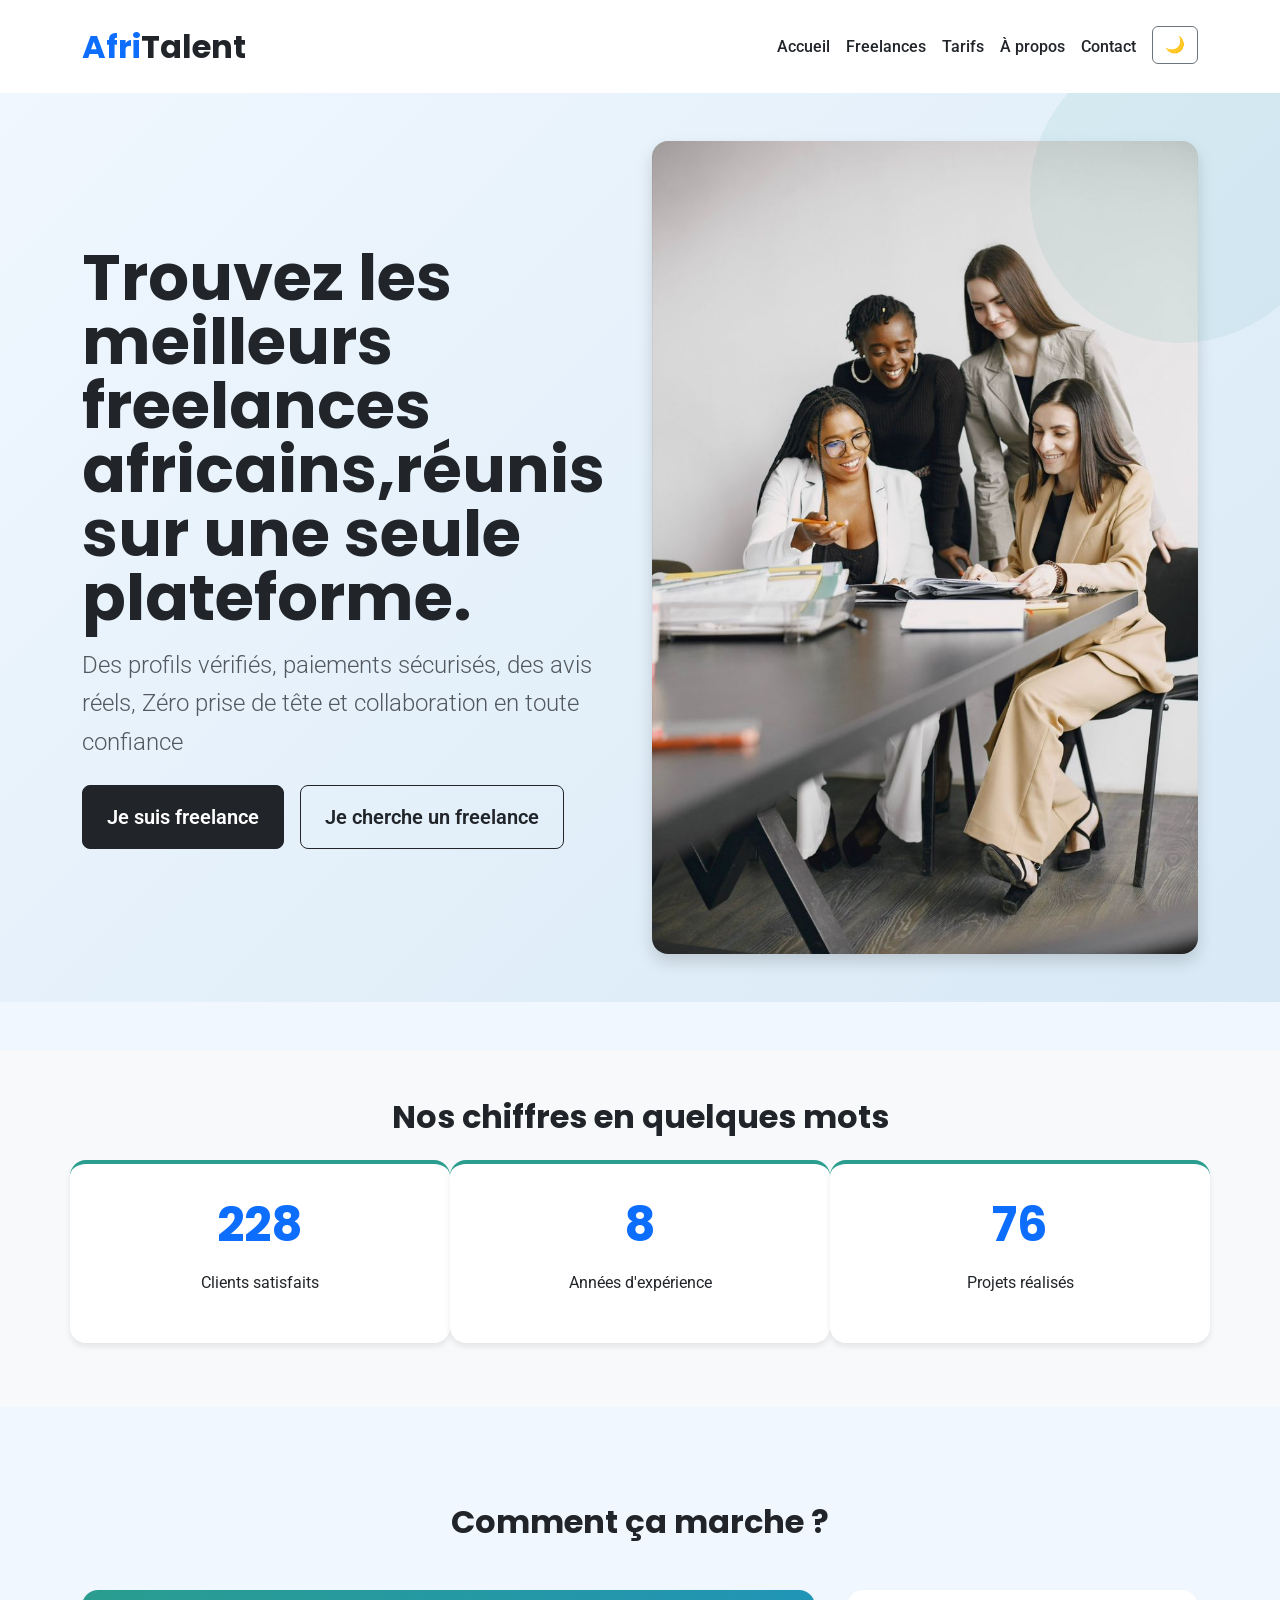
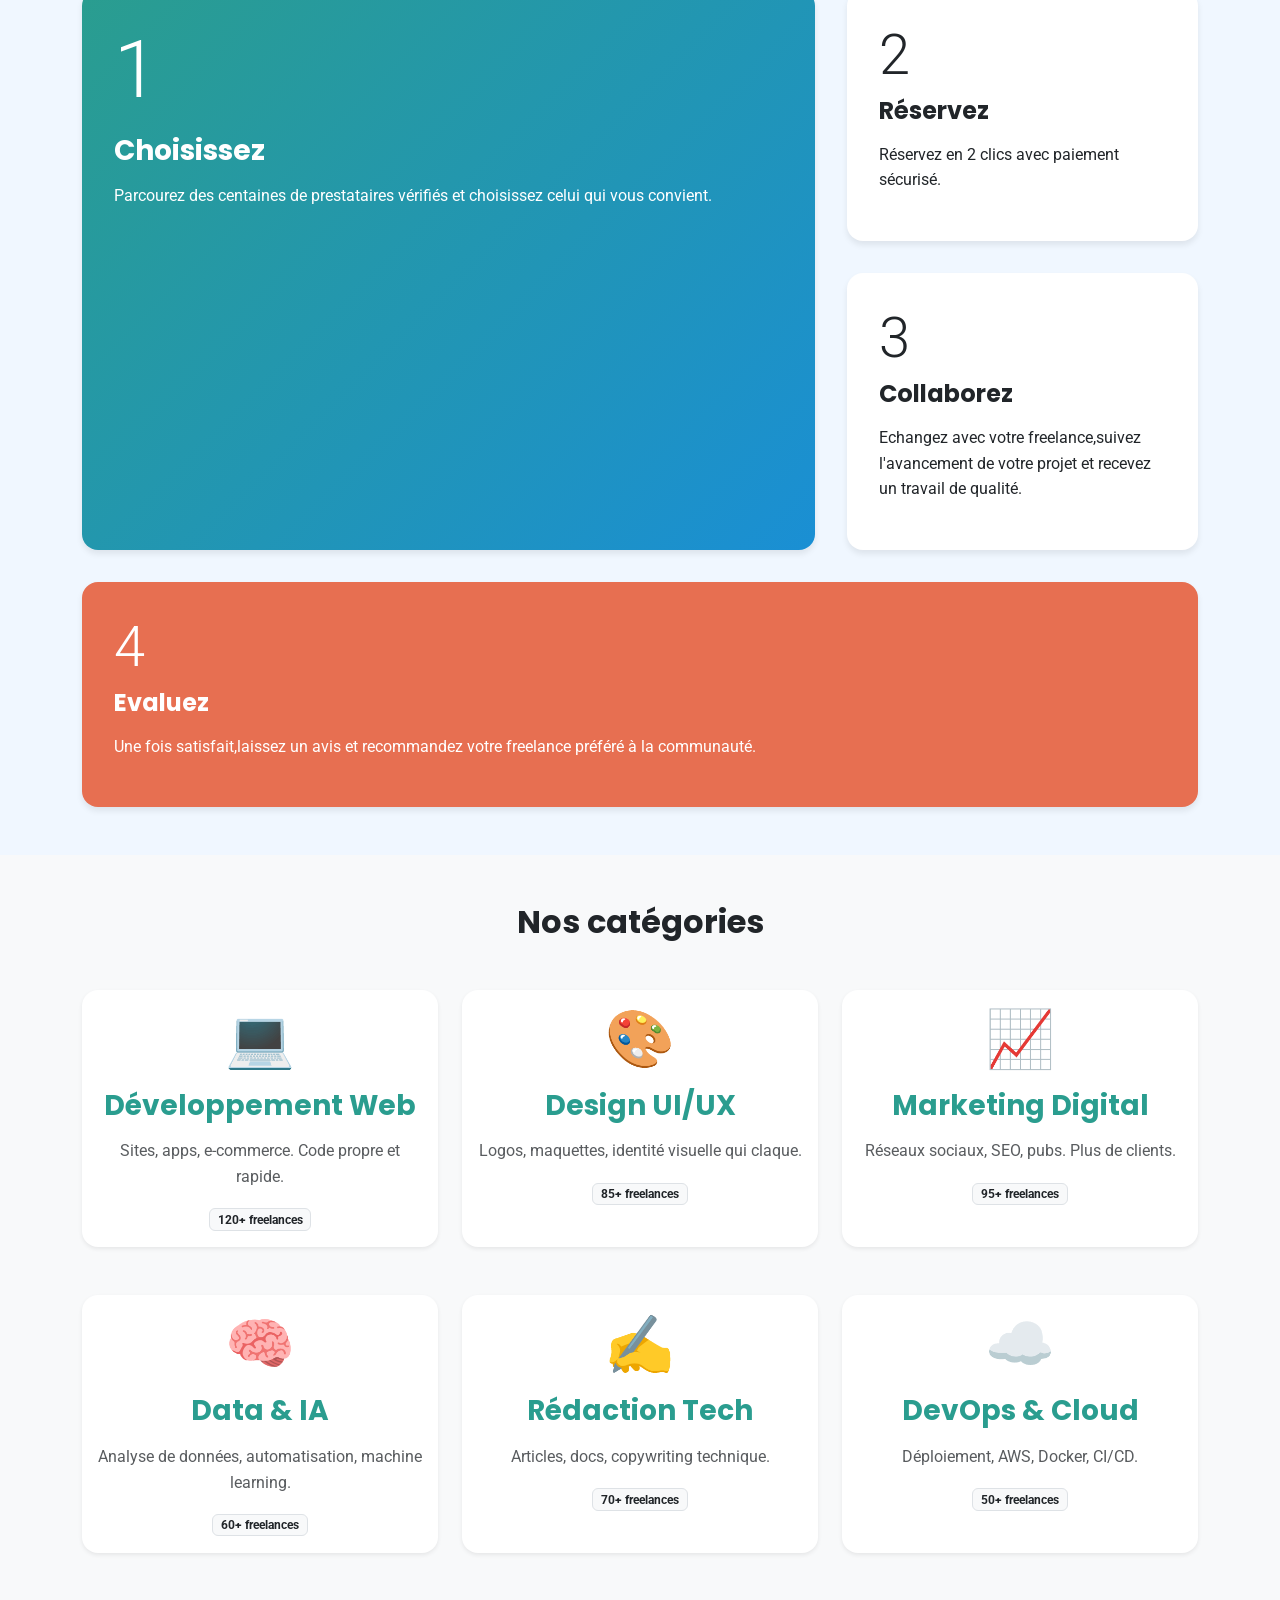
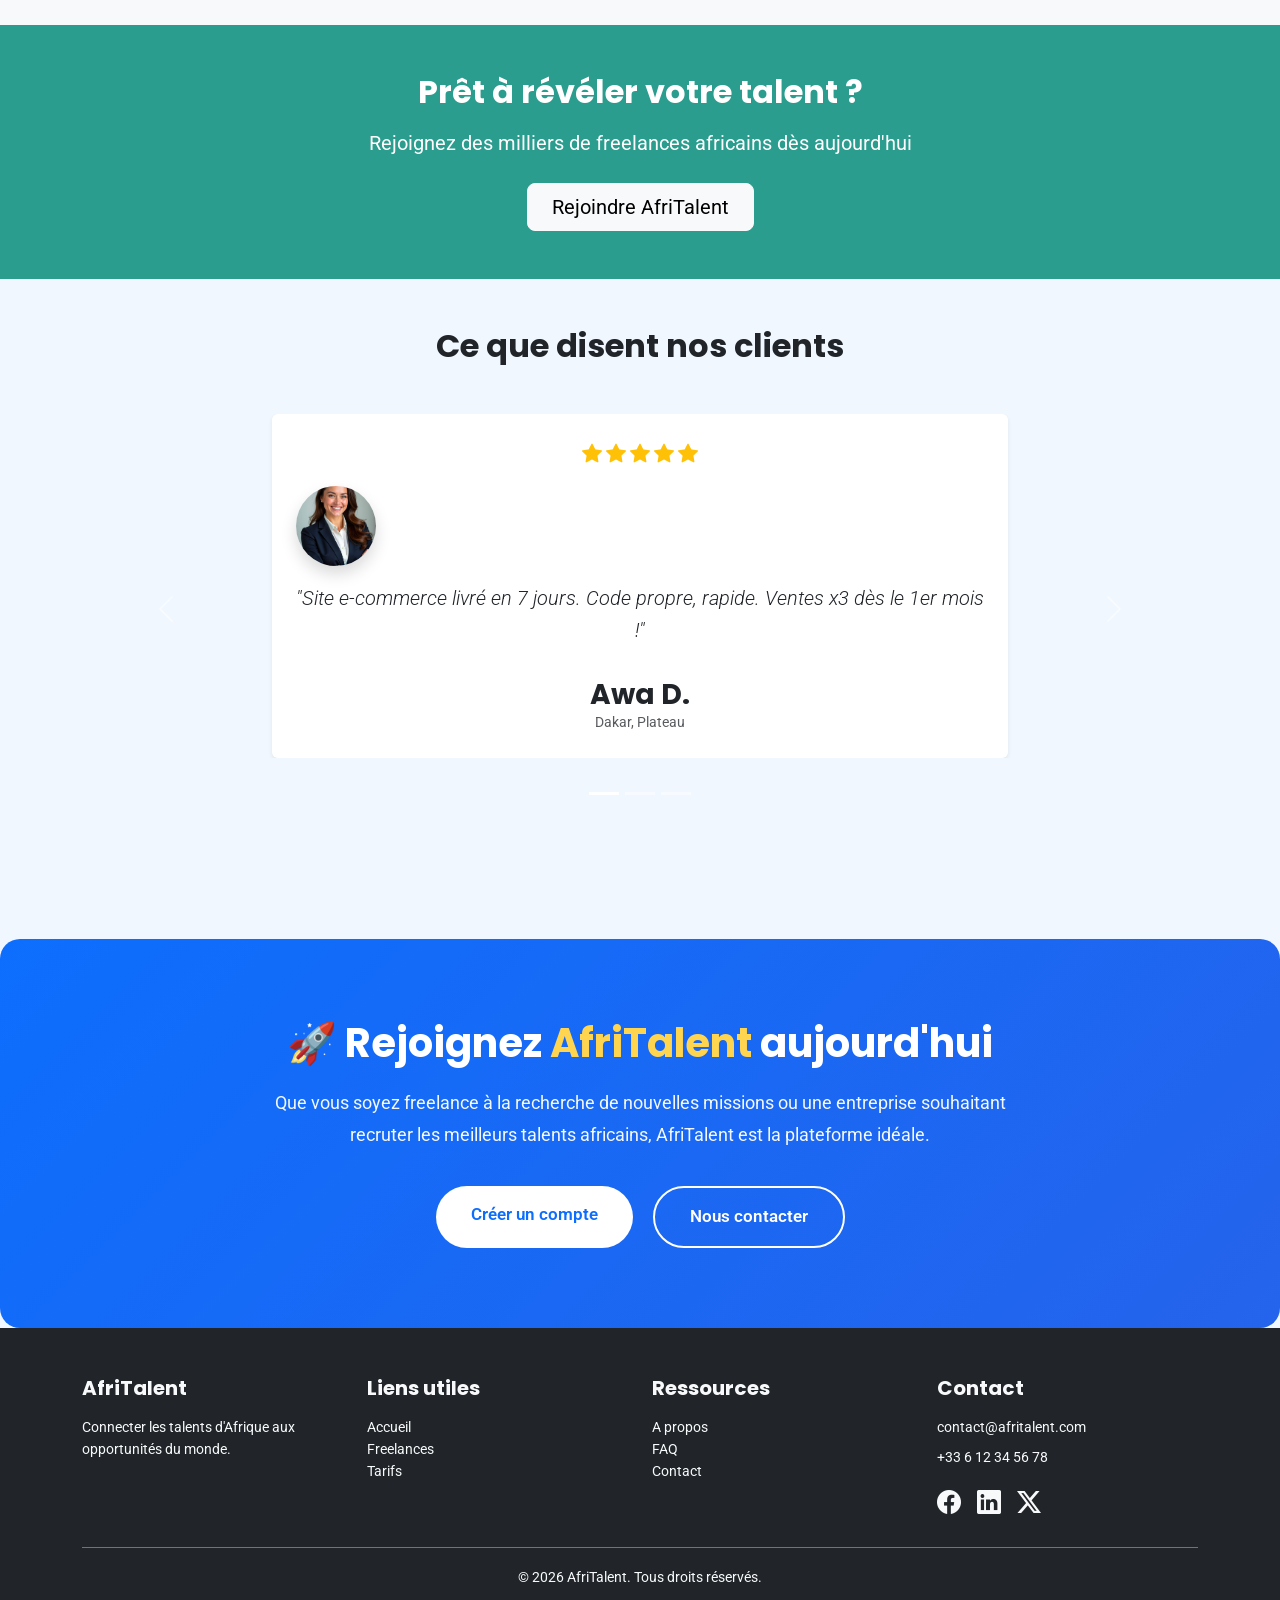
==== commit 3e155f8b: "Déploiement : GitHub Pages activé, README finalisé et présentation PowerPoint ajoutée" ====
--- a/index.html
+++ b/index.html
@@ -1,21 +1,29 @@
 <!DOCTYPE html>
 <html lang="fr">
+
 <head>
   <meta charset="UTF-8">
   <meta name="viewport" content="width=device-width, initial-scale=1.0">
   <title>AfriTalent - Accueil</title>
-    <!-- Google Fonts Poppins + Roboto -->
-<link rel="preconnect" href="https://fonts.googleapis.com">
-<link rel="preconnect" href="https://fonts.gstatic.com" crossorigin>
-<link href="https://fonts.googleapis.com/css2?family=Poppins:wght@600;700&family=Roboto:wght@400;500&display=swap" rel="stylesheet">
+  <!-- Google Fonts Poppins + Roboto -->
+  <link rel="preconnect" href="https://fonts.googleapis.com">
+  <link rel="preconnect" href="https://fonts.gstatic.com" crossorigin>
+  <link href="https://fonts.googleapis.com/css2?family=Poppins:wght@600;700&family=Roboto:wght@400;500&display=swap"
+    rel="stylesheet">
+  <!-- Bootstrap CSS -->
   <link href="https://cdn.jsdelivr.net/npm/bootstrap@5.3.3/dist/css/bootstrap.min.css" rel="stylesheet">
+  <!-- Bootstrap Icons -->
+  <link rel="stylesheet" href="https://cdn.jsdelivr.net/npm/bootstrap-icons@1.11.3/font/bootstrap-icons.css">
+
   <link rel="stylesheet" href="css/style.css">
 </head>
+
 <body>
   <!-- Navbar -->
   <nav class="navbar navbar-expand-lg navbar-light bg-light">
     <div class="container">
-      <a class="navbar-brand fw-bold" href="index.html">AfriTalent</a>
+      <a class="navbar-brand logo" href="index.html"> <span class="afri">Afri</span><span
+          class="talent">Talent</span></a>
       <button class="navbar-toggler" type="button" data-bs-toggle="collapse" data-bs-target="#navbarNav">
         <span class="navbar-toggler-icon"></span>
       </button>
@@ -26,15 +34,16 @@
           <li class="nav-item"><a class="nav-link" href="tarifs.html">Tarifs</a></li>
           <li class="nav-item"><a class="nav-link" href="about.html">À propos</a></li>
           <li class="nav-item"><a class="nav-link" href="contact.html">Contact</a></li>
-          <li class="nav-item"><button id="theme-toggle" class="btn btn-outline-secondary ms-2" type="button">🌙</button>
+          <li class="nav-item"><button id="theme-toggle" class="btn btn-outline-secondary ms-2"
+              type="button">🌙</button>
           </li>
         </ul>
-        </div>
-      </div>
+      </div>
+    </div>
   </nav>
 
   <!-- Section hero-->
-   <!--
+  <!--
   <header class="bg-dark text-white text-center py-5 mt-5">
     <div class="container">
       <h1 class="display-4 fw-bold">Trouvez les meilleurs freelances africains</h1>
@@ -51,193 +60,332 @@
   </main>
   -->
   <!-- HERO ASYMETRIQUE -->
-<section class="hero-asym py-5">
-  <div class="container">
-    <div class="row align-items-center">
-      <div class="col-lg-6">
-        <h1 class="display-3 fw-bold lh-1">Trouvez le service parfait</h1>
-        <p class="lead fs-4 text-muted mt-3">Des pros vérifiés. Des avis réels. Zéro prise de tête.</p>
-        <a href="#services" class="btn btn-primary btn-lg mt-4 px-4 py-3">Commencer maintenant</a>
-      </div>
-      <div class="col-lg-6 mt-4 mt-lg-0">
-        <img src="Images/hero.jpeg" class="img-fluid rounded-4 shadow" alt="Équipe diversifiée de freelances qui collabore autour d'un ordinateur dans un bureau lumineux">
-      </div>
-    </div>
-  </div>
-</section>
-<!-- STATS COUNTERS COMMIT 7 -->
-<section class="stats-section text-center my-5 py-5 bg-light">
-  <div class="container">
-    <h2 class="mb-4">Nos chiffres en quelques mots</h2>
-    <div class="row">
-      <div class="col-md-4 mb-3">
-        <h2 class="counter" data-target="150">0</h2>
-        <p>Clients satisfaits</p>
-      </div>
-      <div class="col-md-4 mb-3">
-        <h2 class="counter" data-target="5">0</h2>
-        <p>Années d'expérience</p>
-      </div>
-      <div class="col-md-4 mb-3">
-        <h2 class="counter" data-target="50">0</h2>
-        <p>Projets réalisés</p>
-      </div>
-    </div>
-  </div>
-</section>
-
-<!-- BENTO GRID -->
-<section class="how-it-works py-5">
- <div class="container">
-  <h2 class="text-center mb-5" style="font-family: var(--police-titre);">Comment ça marche ?</h2>
-  <div class="bento-grid">
-    
-    <div class="bento-item bento-large">
-      <div class="display-1 mb-3">1</div>
-      <h3>Choisissez</h3>
-      <p>Parcourez des centaines de prestataires vérifiés et choisissez celui qui vous convient.</p>
-    </div>
-
-    <div class="bento-item">
-      <div class="display-4 mb-2">2</div>
-      <h4>Réservez</h4>
-      <p>Réservez en 2 clics avec paiement sécurisé.</p>
-    </div>
-
-    <div class="bento-item">
-      <div class="display-4 mb-2">3</div>
-      <h4>Payez</h4>
-      <p>Paiement sécurisé après service rendu.</p>
-    </div>
-
-    <div class="bento-item bento-wide">
-      <div class="display-4 mb-2">4</div>
-      <h4>Profitez</h4>
-      <p>Notez et recommandez votre prestataire préféré.</p>
-    </div>
-
-  </div>
-</div>
-</section>
-
-<!-- CATEGORIES -->
-<section id="services" class="categories py-5 bg-light">
- <div class="container">
-  <h2 class="text-center mb-5" style="font-family: var(--police-titre);">Nos catégories</h2>
-  <div class="row g-4">
-    
-  <div class="col-12 col-md-6 col-lg-4 mb-4">
-  <div class="card border-0 shadow-sm h-100 category-card text-center">
-    <div class="card-body">
-      <div class="display-4 mb-3">💻</div>
-      <h3 class="text-success">Développement Web</h3>
-      <p class="text-muted">Sites, apps, e-commerce. Code propre et rapide.</p>
-    </div>
-  </div>
-</div>
-
-  <div class="col-12 col-md-6 col-lg-4 mb-4">
-  <div class="card border-0 shadow-sm h-100 category-card text-center">
-    <div class="card-body">
-      <div class="display-4 mb-3">🎨</div>
-      <h3 class="text-success">Design UI/UX</h3>
-      <p class="text-muted">Logos, maquettes, identité visuelle qui claque.</p>
-    </div>
-  </div>
-</div>
-
-  <div class="col-12 col-md-6 col-lg-4 mb-4">
-  <div class="card border-0 shadow-sm h-100 category-card text-center">
-      <div class="card-body">
-      <div class="display-4 mb-3">📈</div>
-      <h3 class="text-success">Marketing Digital</h3>
-      <p class="text-muted">Réseaux sociaux, SEO, pubs. Plus de clients.</p>
-    </div>
-  </div>
-</div>
-
-  </div>
-</div>
-</section>
-
-<!-- TEMOIGNAGES -->
-<section class="testimonials py-5">
- <div class="container">
-  <h2 class="text-center mb-5" style="font-family: var(--police-titre);">Ce que disent nos clients</h2>
-  
-  <div id="carouselTemoignages" class="carousel slide" data-bs-ride="carousel">
-    
-    <div class="carousel-inner">
-      
-      <!-- Témoignage 1 -->
-      <div class="carousel-item active">
-        <div class="row justify-content-center">
-          <div class="col-md-8 text-center">
-            <div class="card border-0 shadow-sm p-4">
-              <div class="mb-3">⭐</div>
-              <p class="lead fst-italic">"Site e-commerce livré en 7 jours. Code propre, rapide. Ventes x3 dès le 1er mois !"</p>
-              <h3 class="mt-3 mb-0">Awa D.</h3>
-              <small class="text-muted">Dakar, Plateau</small>
-            </div>
-          </div>
-        </div>
-      </div>
-
-      <!-- Témoignage 2 -->
-      <div class="carousel-item">
-        <div class="row justify-content-center">
-          <div class="col-md-8 text-center">
-            <div class="card border-0 shadow-sm p-4">
-              <div class="mb-3">⭐</div>
-              <p class="lead fst-italic">"Logo + maquettes pro. Mon identité visuelle claque maintenant. Clients conquis !"</p>
-              <h3 class="mt-3 mb-0">Moussa K.</h3>
-              <small class="text-muted">Thiès, Startup Tech</small>
-            </div>
-          </div>
-        </div>
-      </div>
-
-      <!-- Témoignage 3 -->
-      <div class="carousel-item">
-        <div class="row justify-content-center">
-          <div class="col-md-8 text-center">
-            <div class="card border-0 shadow-sm p-4">
-              <div class="mb-3">⭐</div>
-              <p class="lead fst-italic">"Campagne Facebook qui a cartonné. 200 leads en 2 semaines. ROI direct."</p>
-              <h3 class="mt-3 mb-0">Fatou S.</h3>
-              <small class="text-muted">Saly</small>
-            </div>
-          </div>
-        </div>
-      </div>
-
-    </div>
-
-    <!-- Boutons précédent/suivant -->
-    <button class="carousel-control-prev" type="button" data-bs-target="#carouselTemoignages" data-bs-slide="prev">
-      <span class="carousel-control-prev-icon" aria-hidden="true"></span>
-      <span class="visually-hidden">Précédent</span>
-    </button>
-    <button class="carousel-control-next" type="button" data-bs-target="#carouselTemoignages" data-bs-slide="next">
-      <span class="carousel-control-next-icon" aria-hidden="true"></span>
-      <span class="visually-hidden">Suivant</span>
-    </button>
-
-    <!-- Petits points en bas -->
-    <div class="carousel-indicators mt-4 position-relative">
-      <button type="button" data-bs-target="#carouselTemoignages" data-bs-slide-to="0" class="active" aria-current="true"></button>
-      <button type="button" data-bs-target="#carouselTemoignages" data-bs-slide-to="1"></button>
-      <button type="button" data-bs-target="#carouselTemoignages" data-bs-slide-to="2"></button>
-    </div>
-
-  </div>
-</div>
-</section>
-<footer class="bg-dark text-white text-center py-3">
-    <p>© 2026 AfriTalent - Tous droits réservés</p>
+  <section class="hero-asym py-5">
+    <div class="container">
+      <div class="row align-items-center">
+        <div class="col-lg-6">
+          <h1 class="display-3 fw-bold lh-1">Trouvez les meilleurs freelances africains,réunis sur une seule plateforme.
+          </h1>
+          <p class="lead fs-4 text-muted mt-3">Des profils vérifiés, paiements sécurisés, des avis réels, Zéro prise de
+            tête et collaboration en toute confiance</p>
+          <div class="d-flex flex-wrap gap-3 mt-4">
+            <a href="contact.html" class="btn btn-dark btn-lg px-4 py-3 fw-semibold">Je suis freelance</a>
+            <a href="freelances.html" class="btn btn-outline-dark btn-lg px-4 py-3 fw-semibold">Je cherche un
+              freelance</a>
+          </div>
+        </div>
+        <div class="col-lg-6 mt-4 mt-lg-0">
+          <img src="Images/hero.jpeg" class="img-fluid rounded-4 shadow"
+            alt="Équipe diversifiée de freelances qui collabore autour d'un ordinateur dans un bureau lumineux">
+        </div>
+      </div>
+    </div>
+  </section>
+  <!-- STATS COUNTERS COMMIT 7 -->
+  <section class="stats-section text-center my-5 py-5 bg-light">
+    <div class="container">
+      <h2 class="mb-4">Nos chiffres en quelques mots</h2>
+      <div class="row">
+        <div class="col-md-4 mb-3">
+          <h2 class="counter" data-target="300">0</h2>
+          <p>Clients satisfaits</p>
+        </div>
+        <div class="col-md-4 mb-3">
+          <h2 class="counter" data-target="10">0</h2>
+          <p>Années d'expérience</p>
+        </div>
+        <div class="col-md-4 mb-3">
+          <h2 class="counter" data-target="100">0</h2>
+          <p>Projets réalisés</p>
+        </div>
+      </div>
+    </div>
+  </section>
+
+  <!-- BENTO GRID -->
+  <section class="how-it-works py-5">
+    <div class="container">
+      <h2 class="text-center mb-5" style="font-family: var(--police-titre);">Comment ça marche ?</h2>
+      <div class="bento-grid">
+
+        <div class="bento-item bento-large">
+          <div class="display-1 mb-3">1</div>
+          <h3>Choisissez</h3>
+          <p>Parcourez des centaines de prestataires vérifiés et choisissez celui qui vous convient.</p>
+        </div>
+
+        <div class="bento-item">
+          <div class="display-4 mb-2">2</div>
+          <h4>Réservez</h4>
+          <p>Réservez en 2 clics avec paiement sécurisé.</p>
+        </div>
+
+        <div class="bento-item">
+          <div class="display-4 mb-2">3</div>
+          <h4>Collaborez</h4>
+          <p>Echangez avec votre freelance,suivez l'avancement de votre projet et recevez un travail de qualité.</p>
+        </div>
+
+        <div class="bento-item bento-wide">
+          <div class="display-4 mb-2">4</div>
+          <h4>Evaluez</h4>
+          <p>Une fois satisfait,laissez un avis et recommandez votre freelance préféré à la communauté.</p>
+        </div>
+
+      </div>
+    </div>
+  </section>
+
+  <!-- CATEGORIES -->
+  <section id="services" class="categories py-5 bg-light">
+    <div class="container">
+      <h2 class="text-center mb-5" style="font-family: var(--police-titre);">Nos catégories</h2>
+      <div class="row g-4">
+
+        <div class="col-12 col-md-6 col-lg-4 mb-4">
+          <div class="card border-0 shadow-sm h-100 category-card text-center">
+            <div class="card-body">
+              <div class="display-4 mb-3">💻</div>
+              <h3 class="text-success">Développement Web</h3>
+              <p class="text-muted">Sites, apps, e-commerce. Code propre et rapide.</p>
+              <span class="badge bg-light text-dark border">120+ freelances</span>
+            </div>
+          </div>
+        </div>
+
+        <div class="col-12 col-md-6 col-lg-4 mb-4">
+          <div class="card border-0 shadow-sm h-100 category-card text-center">
+            <div class="card-body">
+              <div class="display-4 mb-3">🎨</div>
+              <h3 class="text-success">Design UI/UX</h3>
+              <p class="text-muted">Logos, maquettes, identité visuelle qui claque.</p>
+              <span class="badge bg-light text-dark border">85+ freelances</span>
+            </div>
+          </div>
+        </div>
+
+        <div class="col-12 col-md-6 col-lg-4 mb-4">
+          <div class="card border-0 shadow-sm h-100 category-card text-center">
+            <div class="card-body">
+              <div class="display-4 mb-3">📈</div>
+              <h3 class="text-success">Marketing Digital</h3>
+              <p class="text-muted">Réseaux sociaux, SEO, pubs. Plus de clients.</p>
+              <span class="badge bg-light text-dark border">95+ freelances</span>
+            </div>
+          </div>
+        </div>
+        <div class="col-12 col-md-6 col-lg-4 mb-4">
+          <div class="card border-0 shadow-sm h-100 category-card text-center">
+            <div class="card-body">
+              <div class="display-4 mb-3">🧠</div>
+              <h3 class="text-success">Data & IA</h3>
+              <p class="text-muted">Analyse de données, automatisation, machine learning.</p>
+              <span class="badge bg-light text-dark border">60+ freelances</span>
+            </div>
+          </div>
+        </div>
+
+        <div class="col-12 col-md-6 col-lg-4 mb-4">
+          <div class="card border-0 shadow-sm h-100 category-card text-center">
+            <div class="card-body">
+              <div class="display-4 mb-3">✍️</div>
+              <h3 class="text-success">Rédaction Tech</h3>
+              <p class="text-muted">Articles, docs, copywriting technique.</p>
+              <span class="badge bg-light text-dark border">70+ freelances</span>
+            </div>
+          </div>
+        </div>
+
+        <div class="col-12 col-md-6 col-lg-4 mb-4">
+          <div class="card border-0 shadow-sm h-100 category-card text-center">
+            <div class="card-body">
+              <div class="display-4 mb-3">☁️</div>
+              <h3 class="text-success">DevOps & Cloud</h3>
+              <p class="text-muted">Déploiement, AWS, Docker, CI/CD.</p>
+              <span class="badge bg-light text-dark border">50+ freelances</span>
+            </div>
+          </div>
+        </div>
+
+      </div>
+    </div>
+  </section>
+
+  <!-- CTA BANDEAU BLEU  -->
+  <section class="cta-banner py-5" style="background:var(--couleur-primaire); color: white; text-align: center;">
+    <div class="container">
+      <h2 class="mb-3">Prêt à révéler votre talent ?</h2>
+      <p class="mb-4 fs-5">Rejoignez des milliers de freelances africains dès aujourd'hui</p>
+      <a href="contact.html" class="btn btn-light btn-lg px-4">Rejoindre AfriTalent</a>
+    </div>
+  </section>
+  <!-- TEMOIGNAGES -->
+  <section class="testimonials py-5">
+    <div class="container">
+      <h2 class="text-center mb-5" style="font-family: var(--police-titre);">Ce que disent nos clients</h2>
+
+      <div id="carouselTemoignages" class="carousel slide" data-bs-ride="carousel">
+
+        <div class="carousel-inner">
+
+          <!-- Témoignage 1 -->
+          <div class="carousel-item active">
+            <div class="row justify-content-center">
+              <div class="col-md-8 text-center">
+                <div class="card border-0 shadow-sm p-4">
+                  <div class="mb-3">
+                    <i class="bi bi-star-fill text-warning fs-5"></i>
+                    <i class="bi bi-star-fill text-warning fs-5"></i>
+                    <i class="bi bi-star-fill text-warning fs-5"></i>
+                    <i class="bi bi-star-fill text-warning fs-5"></i>
+                    <i class="bi bi-star-fill text-warning fs-5"></i>
+                  </div>
+                  <img src="Images/client2.jpeg" class="rounded-circle mb-3 border-3 border-white shadow" width="80"
+                    height="80" style="object-fit: cover;" alt="Awa D.">
+                  <p class="lead fst-italic">"Site e-commerce livré en 7 jours. Code propre, rapide. Ventes x3 dès le
+                    1er mois !"</p>
+                  <h3 class="mt-3 mb-0">Awa D.</h3>
+                  <small class="text-muted">Dakar, Plateau</small>
+                </div>
+              </div>
+            </div>
+          </div>
+
+          <!-- Témoignage 2 -->
+          <div class="carousel-item">
+            <div class="row justify-content-center">
+              <div class="col-md-8 text-center">
+                <div class="card border-0 shadow-sm p-4">
+                  <div class="mb-3">
+                    <i class="bi bi-star-fill text-warning fs-5"></i>
+                    <i class="bi bi-star-fill text-warning fs-5"></i>
+                    <i class="bi bi-star-fill text-warning fs-5"></i>
+                    <i class="bi bi-star-fill text-warning fs-5"></i>
+                    <i class="bi bi-star-fill text-warning fs-5"></i>
+                  </div>
+                  <img src="Images/client1.jpeg" class="rounded-circle mb-3 border-3 border-white shadow" width="80"
+                    height="80" style="object-fit: cover;" alt="Moussa K.">
+                  <p class="lead fst-italic">"Logo + maquettes pro. Mon identité visuelle claque maintenant. Clients
+                    conquis !"</p>
+                  <h3 class="mt-3 mb-0">Moussa K.</h3>
+                  <small class="text-muted">Thiès, Startup Tech</small>
+                </div>
+              </div>
+            </div>
+          </div>
+
+          <!-- Témoignage 3 -->
+          <div class="carousel-item">
+            <div class="row justify-content-center">
+              <div class="col-md-8 text-center">
+                <div class="card border-0 shadow-sm p-4">
+                  <div class="mb-3">
+                    <i class="bi bi-star-fill text-warning fs-5"></i>
+                    <i class="bi bi-star-fill text-warning fs-5"></i>
+                    <i class="bi bi-star-fill text-warning fs-5"></i>
+                    <i class="bi bi-star-fill text-warning fs-5"></i>
+                    <i class="bi bi-star-fill text-warning fs-5"></i>
+                  </div>
+                  <img src="Images/client3.jpeg" class="rounded-circle mb-3 border-3 border-white shadow" width="80"
+                    height="80" style="object-fit: cover;" alt="Fatou S.">
+                  <p class="lead fst-italic">"Campagne Facebook qui a cartonné. 200 leads en 2 semaines. ROI direct."
+                  </p>
+                  <h3 class="mt-3 mb-0">Fatou S.</h3>
+                  <small class="text-muted">Saly</small>
+                </div>
+              </div>
+            </div>
+          </div>
+
+        </div>
+
+        <!-- Boutons précédent/suivant -->
+        <button class="carousel-control-prev" type="button" data-bs-target="#carouselTemoignages" data-bs-slide="prev">
+          <span class="carousel-control-prev-icon" aria-hidden="true"></span>
+          <span class="visually-hidden">Précédent</span>
+        </button>
+        <button class="carousel-control-next" type="button" data-bs-target="#carouselTemoignages" data-bs-slide="next">
+          <span class="carousel-control-next-icon" aria-hidden="true"></span>
+          <span class="visually-hidden">Suivant</span>
+        </button>
+
+        <!-- Petits points en bas -->
+        <div class="carousel-indicators mt-4 position-relative">
+          <button type="button" data-bs-target="#carouselTemoignages" data-bs-slide-to="0" class="active"
+            aria-current="true"></button>
+          <button type="button" data-bs-target="#carouselTemoignages" data-bs-slide-to="1"></button>
+          <button type="button" data-bs-target="#carouselTemoignages" data-bs-slide-to="2"></button>
+        </div>
+
+      </div>
+    </div>
+    <!-- ===== Rejoindre AfriTalent ===== -->
+  </section>
+  <section class="join-section">
+    <div class="join-content">
+      <h2>🚀 Rejoignez <span>AfriTalent</span> aujourd'hui</h2>
+
+      <p>
+        Que vous soyez freelance à la recherche de nouvelles missions
+        ou une entreprise souhaitant recruter les meilleurs talents
+        africains, AfriTalent est la plateforme idéale.
+      </p>
+
+      <div class="join-buttons">
+        <a href="#" class="btn-primary">
+          <i class="fas fa-user-plus"></i> Créer un compte
+        </a>
+
+        <a href="#" class="btn-secondary">
+          <i class="fas fa-envelope"></i> Nous contacter
+        </a>
+      </div>
+    </div>
+  </section>
+  <footer class="bg-dark text-light pt-5 pb-3">
+    <div class="container">
+      <div class="row g-4">
+        <div class="col-12 col-md-6 col-lg-3">
+          <h5 class="mb-3">AfriTalent</h5>
+          <p class="small">Connecter les talents d'Afrique aux opportunités du monde.</p>
+        </div>
+        <div class="col-12 col-md-6 col-lg-3">
+          <h5 class="mb-3">Liens utiles</h5>
+          <ul class="list-unstyled small">
+            <li><a href="index.html" class="text-light text-decoration-none">Accueil</a></li>
+            <li><a href="freelances.html" class="text-light text-decoration-none">Freelances</a></li>
+            <li><a href="tarifs.html" class="text-light text-decoration-none">Tarifs</a></li>
+          </ul>
+        </div>
+        <div class="col-12 col-md-6 col-lg-3">
+          <h5 class="mb-3">Ressources</h5>
+          <ul class="list-unstyled small">
+            <li><a href="about.html" class="text-light text-decoration-none">A propos</a></li>
+            <li><a href="#" class="text-light text-decoration-none">FAQ</a></li>
+            <li><a href="contact.html" class="text-light text-decoration-none">Contact</a></li>
+          </ul>
+        </div>
+        <div class="col-12 col-md-6 col-lg-3">
+          <h5 class="mb-3">Contact</h5>
+          <p class="small mb-2">contact@afritalent.com</p>
+          <p class="small mb-3">+33 6 12 34 56 78</p>
+          <div class="d-flex gap-3 fs-4">
+            <a href="#" class="text-light"><i class="bi bi-facebook"></i></a>
+            <a href="#" class="text-light"><i class="bi bi-linkedin"></i></a>
+            <a href="#" class="text-light"><i class="bi bi-twitter-x"></i></a>
+          </div>
+        </div>
+      </div>
+      <div class="text-center mt-4 pt-3 border-top border-secondary">
+        <small>© <span id="year"></span> AfriTalent. Tous droits réservés.</small>
+      </div>
+    </div>
   </footer>
+
+  <script>document.getElementById('year').textContent = new Date().getFullYear();</script>
   <button id="back-to-top" type="button">↑</button>
   <script src="https://cdn.jsdelivr.net/npm/bootstrap@5.3.3/dist/js/bootstrap.bundle.min.js"></script>
-  <script src="js/main.js"></script>
+  <script src="JS/main.js"></script>
 </body>
+
 </html>
--- a/css/style.css
+++ b/css/style.css
@@ -2,22 +2,26 @@
 :root {
   --couleur-primaire: #2A9D8F;
   --couleur-secondaire: #E76F51;
-  --couleur-fond: #F8F9FA;
+  --couleur-fond: #f0f7ff;
+  --couleur-carte: #FFFFFF;
   --couleur-texte: #212529;
   --couleur-blanc: #FFFFFF;
-  
+
   --police-titre: 'Poppins', sans-serif;
   --police-texte: 'Roboto', sans-serif;
-  
+
   --espacement-sm: 0.5rem;
   --espacement-md: 1rem;
   --espacement-lg: 2rem;
 }
+
 [data-theme="dark"] {
   --couleur-fond: #121212;
-  --couleur-texte: #ffffff;
+  --couleur-carte: #1e1e1e;
+  --couleur-texte: #e0e0e0;
   --couleur-primaire: #bb86fc;
 }
+
 body {
   background-color: var(--couleur-fond);
   color: var(--couleur-texte);
@@ -40,7 +44,12 @@
   line-height: 1.6;
 }
 
-h1, h2, h3, h4, h5, h6 {
+h1,
+h2,
+h3,
+h4,
+h5,
+h6 {
   font-family: var(--police-titre);
   font-weight: 700;
   margin-bottom: var(--espacement-md);
@@ -56,6 +65,7 @@
   background-color: var(--couleur-blanc) !important;
   padding: var(--espacement-md) var(--espacement-lg);
 }
+
 /* Liens de la navbar */
 .navbar .nav-link {
   color: var(--couleur-texte) !important;
@@ -72,11 +82,56 @@
   font-weight: 700;
 }
 
+.afri {
+  color: #0d6efd;
+}
+
+.talent {
+  color: #212529;
+}
+
+.logo:hover {
+  color: inherit;
+}
+
+.logo {
+  font-family: 'poppins', sans-serif;
+  font-size: 32px;
+  font-weight: 700;
+}
+
 /* Hero asymétrique */
 .hero-asym {
-  background: linear-gradient(135deg, var(--couleur-fond) 0%, #e9ecef 100%);
+  background: linear-gradient(135deg, var(--couleur-fond) 0%, #d8e9f5 100%);
   padding-top: 5rem;
   padding-bottom: 5rem;
+  position: relative;
+  overflow: hidden;
+}
+
+.hero-asym::before {
+  content: "";
+  position: absolute;
+  top: -50px;
+  right: -50px;
+  width: 300px;
+  height: 300px;
+  background: var(--couleur-primaire);
+  opacity: 0.08;
+  border-radius: 50%;
+}
+
+.stats-section .col-md-4 {
+  background: var(--couleur-carte);
+  border-radius: 1rem;
+  padding: 2rem 1rem;
+  box-shadow: 0 4px 6px rgba(0, 0, 0, 0.08);
+  border-top: 4px solid var(--couleur-primaire);
+  transition: transform 0.3s ease;
+}
+
+.stats-section .col-md-4:hover {
+  transform: translateY(-6px);
 }
 
 /* Bento Grid */
@@ -87,34 +142,82 @@
 }
 
 .bento-item {
-  background: var(--couleur-blanc);
+  background: var(--couleur-carte);
+  color: var(--couleur-texte);
   padding: 2rem;
   border-radius: 1rem;
-  box-shadow: 0 4px 6px rgba(0,0,0,0.08);
+  box-shadow: 0 4px 6px rgba(0, 0, 0, 0.08);
   transition: transform 0.3s ease, box-shadow 0.3s ease;
   font-family: var(--police-texte);
 }
 
 .bento-item:hover {
   transform: translateY(-8px);
-  box-shadow: 0 12px 24px rgba(0,0,0,0.12);
+  box-shadow: 0 12px 24px rgba(0, 0, 0, 0.12);
 }
 
 .bento-large {
   grid-column: span 2;
   grid-row: span 2;
   background: linear-gradient(135deg, var(--couleur-primaire) 0%, #1a8fd4 100%);
-  color: var(--couleur-blanc);
-}
-
-.bento-large h3, .bento-large p {
-  color: var(--couleur-blanc);
+  color: #FFFFFF !important;
+}
+
+.bento-large h3,
+.bento-large p {
+  color: #FFFFFF !important;
 }
 
 .bento-wide {
   grid-column: span 3;
   background: var(--couleur-secondaire);
-  color: var(--couleur-blanc);
+  color: #FFFFFF !important;
+}
+
+.freelance-card {
+  background: var(--couleur-carte);
+  border-radius: 1rem;
+  padding: 1rem;
+  margin-bottom: 1.5rem;
+  box-shadow: 0 4px 6px rgba(0, 0, 0, 0.08);
+  transition: transform 0.3s ease, box-shadow 0.3s ease;
+}
+
+.freelance-card:hover {
+  transform: translateY(-6px);
+  box-shadow: 0 12px 24px rgba(0, 0, 0, 0.12);
+}
+
+.freelance-card img {
+  height: 220px;
+  width: 100%;
+  object-fit: cover;
+}
+
+.freelance-card p {
+  margin-top: 0.8rem;
+  font-weight: 600;
+  text-align: center;
+}
+
+.freelance-desc {
+  font-size: 13px;
+  color: #555;
+  margin: 10px 0 15px 0;
+  line-height: 1.5;
+  min-height: 45px;
+}
+
+.btn-choisir {
+  width: 100%;
+  padding: 10px;
+  background: linear-gradient(135deg, #2563eb, #1d4ed8);
+  color: white;
+  border: none;
+  border-radius: 10px;
+  font-weight: 600;
+  cursor: pointer;
+  transition: all 0.3s ease;
 }
 
 /* Mobile : 1 seule colonne */
@@ -122,10 +225,39 @@
   .bento-grid {
     grid-template-columns: 1fr;
   }
-  .bento-large, .bento-wide {
+
+  .bento-large,
+  .bento-wide {
     grid-column: span 1;
     grid-row: span 1;
   }
+}
+
+/* Boutons filtres */
+.btn-outline-primary {
+  border-radius: 25px;
+  /* coins arrondis */
+  padding: 10px 24px;
+  font-weight: 500;
+  border: 2px solid #2563eb;
+  transition: all 0.3s ease;
+  margin: 0 5px;
+}
+
+.btn-outline-primary:hover {
+  background-color: #2563eb;
+  border-color: #2563eb;
+  transform: translateY(-2px);
+  box-shadow: 0 6px 16px rgba(37, 99, 235, 0.35);
+}
+
+/* Bouton actif quand tu cliques sur un filtre */
+.btn-outline-primary.active,
+.btn-outline-primary:active {
+  background-color: #2563eb !important;
+  border-color: #2563eb !important;
+  color: white !important;
+  box-shadow: 0 6px 16px rgba(37, 99, 235, 0.35);
 }
 
 /* Cartes catégories hover */
@@ -139,19 +271,35 @@
 
 .categories .card:hover {
   transform: translateY(-10px);
-  box-shadow: 0 15px 30px rgba(0,0,0,0.15);
+  box-shadow: 0 15px 30px rgba(0, 0, 0, 0.15);
 }
 
 .categories .card-title {
   color: var(--couleur-primaire);
   font-family: var(--police-titre);
 }
+
+.categories .text-success {
+  color: var(--couleur-primaire) !important;
+}
+
+.category-card {
+  border-top: 3px solid transparent;
+  transition: border-color 0.3s ease, transform 0.3s ease;
+}
+
+.category-card:hover {
+  border-top-color: var(--couleur-secondaire);
+}
+
 /* Tablette 768px la bento passe 1 colonne */
 @media (max-width: 768px) {
   .bento-grid {
     grid-template-columns: 1fr;
   }
-  .bento-large, .bento-wide {
+
+  .bento-large,
+  .bento-wide {
     grid-column: span 1;
     grid-row: span 1;
   }
@@ -159,12 +307,31 @@
 
 /* Mobile 375px on réduit les tailles de texte */
 @media (max-width: 575px) {
-  .display-3, .display-4 { font-size: 2rem !important; }
-  .display-1 { font-size: 2.5rem !important; }
-  h1, h2 { font-size: 1.8rem; }
-  .category-card { padding: 1.5rem !important; }
-  .container { padding-left: 15px; padding-right: 15px; }
-}
+
+  .display-3,
+  .display-4 {
+    font-size: 2rem !important;
+  }
+
+  .display-1 {
+    font-size: 2.5rem !important;
+  }
+
+  h1,
+  h2 {
+    font-size: 1.8rem;
+  }
+
+  .category-card {
+    padding: 1.5rem !important;
+  }
+
+  .container {
+    padding-left: 15px;
+    padding-right: 15px;
+  }
+}
+
 /* Bouton remonter */
 #back-to-top {
   position: fixed;
@@ -173,22 +340,292 @@
   display: none;
   z-index: 999;
 }
+
 /* Transition fluide pour la navbar */
 .navbar {
   transition: box-shadow 0.3s ease-in-out !important;
 }
+
+/* section tarifs */
+.grille-tarifs {
+  display: grid;
+  grid-template-columns: repeat(3, 1fr);
+  gap: 2rem;
+}
+
+.tarif-card {
+  background: var(--couleur-carte);
+  color: var(--couleur-texte);
+  padding: 2rem;
+  border-radius: 1rem;
+  text-align: center;
+}
+
+.tarif-populaire {
+  border: 3px solid var(--couleur-primaire);
+  transform: scale(1.05);
+  position: relative;
+}
+
+.tarif-populaire::before {
+  content: "Populaire";
+  position: absolute;
+  top: -12px;
+  left: 50%;
+  transform: translateX(-50%);
+  background: var(--couleur-primaire);
+  color: #FFFFFF;
+  padding: 0.3rem 1rem;
+  border-radius: 20px;
+  font-size: 0.8rem;
+}
+
+.btn-tarifs {
+  background: var(--couleur-primaire);
+  color: white;
+  border: none;
+  padding: 0.8rem 2rem;
+  border-radius: 0.5rem;
+  font-weight: 600;
+  cursor: pointer;
+  margin-top: 1rem;
+  width: 100%;
+}
+
+.prix {
+  font-size: 2.5rem;
+  font-weight: 700;
+  font-family: var(--police-titre);
+  color: var(--couleur-primaire);
+  margin: 1rem 0;
+}
+
+.prix span {
+  font-size: 1rem;
+  font-weight: 400;
+  color: var(--couleur-texte);
+}
+
+.btn-tarifs:hover {
+  transform: translateY(-2px);
+  opacity: 0.9;
+}
+
+.faq {
+  padding: 80px 10%;
+}
+
+.faq h2 {
+  text-align: center;
+  margin-bottom: 40px;
+}
+
+.faq-item {
+  background: #fff;
+  margin: 20px 0;
+  padding: 25px;
+  border-radius: 12px;
+  box-shadow: 0 5px 15px rgba(0, 0, 0, .08);
+}
+
+.faq-item h3 {
+  color: #16a085;
+  margin-bottom: 10px;
+}
+
+.about {
+  padding: 80px 10%;
+}
+
+.about-container {
+  display: flex;
+  align-items: center;
+  gap: 60px;
+  flex-wrap: wrap;
+}
+
+.about-image {
+  flex: 1;
+}
+
+.about-image img {
+  width: 100%;
+  border-radius: 15px;
+  box-shadow: 0 10px 30px rgba(0, 0, 0, .15);
+}
+
+.about-content {
+  flex: 1;
+}
+
+.about-content h2 {
+  font-size: 42px;
+  margin-bottom: 20px;
+  color: #222;
+}
+
+.about-content p {
+  color: #666;
+  line-height: 1.8;
+  margin-bottom: 20px;
+  font-size: 17px;
+}
+
+.about-boxes {
+  display: grid;
+  grid-template-columns: repeat(3, 1fr);
+  gap: 15px;
+  margin-top: 35px;
+}
+
+.box {
+  background: white;
+  padding: 20px;
+  border-radius: 12px;
+  box-shadow: 0 5px 20px rgba(0, 0, 0, .08);
+  transition: .3s;
+}
+
+.box:hover {
+  transform: translateY(-6px);
+}
+
+.box h3 {
+  margin-bottom: 10px;
+  color: #0d6efd;
+}
+
+.box p {
+  font-size: 15px;
+  margin: 0;
+}
+
+@media(max-width:900px) {
+
+  .about-container {
+    flex-direction: column;
+  }
+
+  .about-boxes {
+    grid-template-columns: 1fr;
+  }
+
+  .about-content h2 {
+    font-size: 35px;
+  }
+
+}
+
+.about-content h2::after {
+  content: "";
+  display: block;
+  width: 70px;
+  height: 4px;
+  background: #0d6efd;
+  margin-top: 10px;
+  border-radius: 10px;
+}
+
+/* 
+   Rejoindre AfriTalent*/
+
+.join-section {
+  background: linear-gradient(135deg, #0d6efd, #2563eb);
+  color: #fff;
+  text-align: center;
+  padding: 80px 20px;
+  margin-top: 70px;
+  border-radius: 20px;
+}
+
+.join-content {
+  max-width: 750px;
+  margin: auto;
+}
+
+.join-section h2 {
+  font-size: 40px;
+  margin-bottom: 20px;
+  font-weight: 700;
+}
+
+.join-section h2 span {
+  color: #FFD54F;
+}
+
+.join-section p {
+  font-size: 18px;
+  line-height: 1.8;
+  margin-bottom: 35px;
+  opacity: .95;
+}
+
+.join-buttons {
+  display: flex;
+  justify-content: center;
+  gap: 20px;
+  flex-wrap: wrap;
+}
+
+.join-buttons a {
+  text-decoration: none;
+  padding: 15px 35px;
+  border-radius: 50px;
+  font-size: 17px;
+  font-weight: 600;
+  transition: .3s;
+}
+
+.btn-primary {
+  background: #fff;
+  color: #0d6efd;
+}
+
+.btn-primary:hover {
+  transform: translateY(-4px);
+  box-shadow: 0 10px 25px rgba(0, 0, 0, .25);
+}
+
+.btn-secondary {
+  border: 2px solid #fff;
+  color: #fff;
+}
+
+.btn-secondary:hover {
+  background: #fff;
+  color: #0d6efd;
+}
+
 /* COMMIT 7 - Fade-in et le compteurs */
-.stat-section{
+.stat-section {
   opacity: 0;
   transform: translateY(30px);
   transition: opacity 0.8s ease, transform 0.8s ease;
 }
+
 .stat-section.fade-in {
   opacity: 1;
   transform: translateY(0);
 }
+
 .counter {
   font-size: 3rem;
   font-weight: bold;
   color: #0d6efd;
 }
+
+.card-img-top {
+  height: 220px;
+  object-fit: cover;
+}
+
+.card {
+  height: 100%;
+}
+
+#contactForm {
+  background: var(--couleur-carte);
+  padding: 2rem;
+  border-radius: 1rem;
+  box-shadow: 0 4px 6px rgba(0, 0, 0, 0.08);
+}
